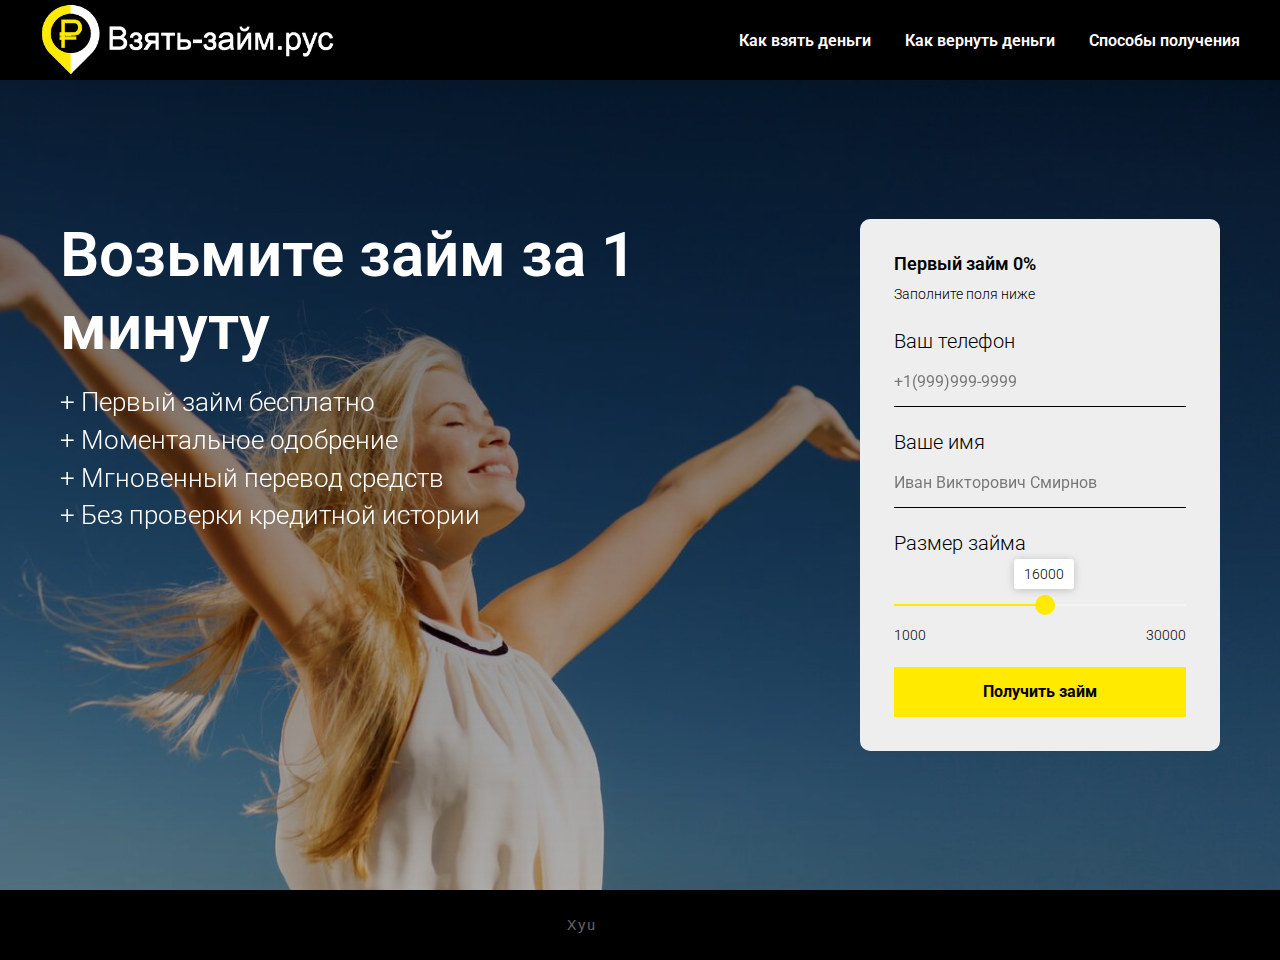
==== index.html @ 140c9710 "Home finished" ====
<!DOCTYPE html>
<html>

<head>
    <meta charset="utf-8" />
    <meta http-equiv="Content-Type" content="text/html; charset=utf-8" />
    <meta name="viewport" content="width=device-width, initial-scale=1.0" />
    <!--metatextblock-->
    <title>Blank page</title>
    <meta property="og:url" content="127.0.0.1:5500" />
    <meta property="og:title" content="Blank page" />
    <meta property="og:description" content="" />
    <meta property="og:type" content="website" />
    <meta property="og:image"
        content="img/photo.png" />
    <link rel="canonical" href="index.html">

    <!-- /metatextblock
    <meta property="fb:app_id" content="257953674358265" />
    <meta name="format-detection" content="telephone=no" />
    <meta http-equiv="x-dns-prefetch-control" content="on">
    <link rel="dns-prefetch" href="https://tilda.ws">
    <link rel="dns-prefetch" href="https://static.tildacdn.com">
    <link rel="shortcut icon" href="https://static.tildacdn.com/img/tildafavicon.ico" type="image/x-icon" /> -->

    <!-- CSS -->

    <link rel="stylesheet" href="css/grid-3.0.min.css" type="text/css" media="all" />
    <link rel="stylesheet" href="css/style.css" type="text/css" media="all" />
    <link rel="stylesheet" href="css/blocks-2.12.css" type="text/css"
        media="all" />
    <link rel="stylesheet" href="css/animation-1.0.min.css" type="text/css"
        media="all" />
    <link rel="stylesheet" href="css/menusub-1.0.min.css" type="text/css"
        media="all" />
    

    <!-- SCRIPTS -->

    <script src="js/jquery-1.10.2.min.js"></script>
    <script src="js/scripts-2.8.min.js"></script>
    <script src="js/blocks-2.7.js"></script>
    <script src="js/lazyload-1.3.min.js" charset="utf-8"></script>
    <script src="js/animation-1.0.min.js" charset="utf-8"></script>
    <script src="js/menusub-1.0.min.js" charset="utf-8"></script>
    <script src="js/forms-1.0.min.js" charset="utf-8"></script>
    <script type="text/javascript">window.dataLayer = window.dataLayer || [];</script>

    <script type="text/javascript">if ((/bot|google|yandex|baidu|bing|msn|duckduckbot|teoma|slurp|crawler|spider|robot|crawling|facebook/i.test(navigator.userAgent)) === false && typeof (sessionStorage) != 'undefined' && sessionStorage.getItem('visited') !== 'y') {
            var style = document.createElement('style'); style.type = 'text/css'; style.innerHTML = '@media screen and (min-width: 980px) {.t-records {opacity: 0;}.t-records_animated {-webkit-transition: opacity ease-in-out .2s;-moz-transition: opacity ease-in-out .2s;-o-transition: opacity ease-in-out .2s;transition: opacity ease-in-out .2s;}.t-records.t-records_visible {opacity: 1;}}'; document.getElementsByTagName('head')[0].appendChild(style); $(document).ready(function () { $('.t-records').addClass('t-records_animated'); setTimeout(function () { $('.t-records').addClass('t-records_visible'); sessionStorage.setItem('visited', 'y'); }, 400); });
        }
    </script>

</head>

<body class="t-body" style="margin:0;">
    <!--allrecords-->
    <div id="allrecords" class="t-records" data-hook="blocks-collection-content-node" data-tilda-project-id="3492956"
        data-tilda-page-id="16372132" data-tilda-formskey="649b2b04616008835f4528998fcde3ef">
        <div id="rec267023998" class="r t-rec t-screenmin-980px" style=" " data-animationappear="off"
            data-record-type="456" data-screen-min="980px">
            <!-- T456 -->
            <div id="nav267023998marker"></div>
            <div id="nav267023998" class="t456 t456__positionstatic " style="background-color: rgba(0,0,0,1); "
                data-bgcolor-hex="#000000" data-bgcolor-rgba="rgba(0,0,0,1)" data-navmarker="nav267023998marker"
                data-appearoffset="" data-bgopacity-two="100" data-menushadow="" data-bgopacity="1"
                data-bgcolor-rgba-afterscroll="rgba(0,0,0,1)" data-menu-items-align="right" data-menu="yes">
                <div class="t456__maincontainer " style="">
                    <div class="t456__leftwrapper" style="">
                        <div style="display: block;"> <a href="https://google.com" style="color:#ffffff;"> <img
                                    src="img/photo.png"
                                    class="t456__imglogo t456__imglogomobile" imgfield="img"
                                    style="max-width: 300px; width: 300px;" alt="Взять-займ.рус"> </a> </div>
                    </div>
                    <div class="t456__rightwrapper t456__menualign_right" style="">
                        <ul class="t456__list">
                            <li class="t456__list_item"><a class="t-menu__link-item" href="kak-poluchit-dengi.html"
                                    data-menu-submenu-hook="" style="color:#ffffff;font-weight:600;"
                                    data-menu-item-number="1">Как взять деньги</a> </li>
                            <li class="t456__list_item"><a class="t-menu__link-item" href="kak-vernut-dengi.html"
                                    data-menu-submenu-hook="" style="color:#ffffff;font-weight:600;"
                                    data-menu-item-number="2">Как вернуть деньги</a> </li>
                            <li class="t456__list_item"><a class="t-menu__link-item" href="sposobi-polucheniya.html"
                                    data-menu-submenu-hook="" style="color:#ffffff;font-weight:600;"
                                    data-menu-item-number="3">Способы получения</a> </li>
                        </ul>
                    </div>
                </div>
            </div>
            <!-- <style>
                @media screen and (max-width: 980px) {
                    #rec267023998 .t456__leftcontainer {
                        padding: 20px;
                    }
                }

                @media screen and (max-width: 980px) {
                    #rec267023998 .t456__imglogo {
                        padding: 20px 0;
                    }
                }
            </style> -->
            <script type="text/javascript"> $(document).ready(function () { t456_highlight(); });
                $(window).resize(function () {
                    t456_setBg('267023998');
                });
                $(document).ready(function () {
                    t456_setBg('267023998');
                });
            </script>
            <script
                type="text/javascript"> $(document).ready(function () { setTimeout(function () { t_onFuncLoad('t_menusub_init', function () { t_menusub_init('267023998'); }); }, 500); });
            </script>
            <!-- <style>
                @media screen and (max-width: 980px) {
                    #rec267023998 .t-menusub__menu .t-menusub__link-item {
                        color: #ffffff !important;
                    }

                    #rec267023998 .t-menusub__menu .t-menusub__link-item.t-active {
                        color: #ffffff !important;
                    }
                }
            </style> -->
            <!--[if IE 8]><style>#rec267023998 .t456 { filter: progid:DXImageTransform.Microsoft.gradient(startColorStr='#D9000000', endColorstr='#D9000000');
}</style><![endif]-->
        </div>
        <div id="rec267046665" class="r t-rec t-rec_pt_0 t-rec_pb_0 t-screenmax-980px"
            style="padding-top:0px;padding-bottom:0px; " data-animationappear="off" data-record-type="309"
            data-screen-max="980px">
            <!-- T280 -->
            <div id="nav267046665marker"></div>
            <div id="nav267046665" class="t280 " data-menu="yes" data-appearoffset="">
                <div class="t280__container t280__big t280__positionstatic" style="">
                    <div class="t280__container__bg" style="background-color: rgba(0,0,0,1); "
                        data-bgcolor-hex="#000000" data-bgcolor-rgba="rgba(0,0,0,1)" data-navmarker="nav267046665marker"
                        data-appearoffset="" data-bgopacity="1" data-bgcolor-rgba-afterscroll="rgba(0,0,0,1)"
                        data-bgopacity2="1" data-menu-shadow="0px 1px 3px rgba(0,0,0,0.)"></div>
                    <div class="t280__menu__content ">
                        <div class="t280__logo__container" style="height:10vh;">
                            <div class="t280__logo__content"><a class="t280__logo" href="https://google.com"
                                    style="color:#ffffff;"><img
                                        src="img/photo.png"
                                        style="height: 7vh;" class="t280__logo__img" imgfield="img"
                                        alt="Взять-займ.рус"></a></div>
                            <div class="t280__burger"> <span style="background-color:#ffffff;"></span> <span
                                    style="background-color:#ffffff;"></span> <span
                                    style="background-color:#ffffff;"></span> <span
                                    style="background-color:#ffffff;"></span> </div>
                        </div>
                    </div>
                </div>
                <div class="t280__menu__wrapper ">
                    <div class="t280__menu__bg" style="background-color:#000000; opacity:1;"></div>
                    <div class="t280__menu__container">
                        <div class="t280__menu t-width t-width_6"> <a
                                class="t280__menu__item t-title t-title_xl t-menu__link-item"
                                href="kak-poluchit-dengi.html" data-menu-submenu-hook=""
                                style="color:#ffffff;font-weight:600;">Как взять деньги</a> <a
                                class="t280__menu__item t-title t-title_xl t-menu__link-item"
                                href="kak-vernut-dengi.html" data-menu-submenu-hook=""
                                style="color:#ffffff;font-weight:600;">Как вернуть деньги</a> <a
                                class="t280__menu__item t-title t-title_xl t-menu__link-item"
                                href="sposobi-polucheniya.html" data-menu-submenu-hook=""
                                style="color:#ffffff;font-weight:600;">Способы получения</a> </div>
                    </div>
                </div>
            </div>
            <script
                type="text/javascript"> $(document).ready(function () { t280_showMenu('267046665'); t280_changeSize('267046665'); t280_highlight(); }); $(window).resize(function () { t280_changeSize('267046665'); }); </script>
            <script
                type="text/javascript"> $(document).ready(function () { setTimeout(function () { t_onFuncLoad('t_menusub_init', function () { t_menusub_init('267046665'); }); }, 500); });</script>
            <!-- <style>
                @media screen and (max-width: 980px) {
                    #rec267046665 .t-menusub__menu .t-menusub__link-item {
                        color: #ffffff !important;
                    }

                    #rec267046665 .t-menusub__menu .t-menusub__link-item.t-active {
                        color: #ffffff !important;
                    }
                }
            </style> -->
            <!--[if IE 8]><style>#rec267046665 .t280__container__bg { filter: progid:DXImageTransform.Microsoft.gradient(startColorStr='#D9000000', endColorstr='#D9000000');
}</style><![endif]-->
        </div>
        <div id="rec267034912" class="r t-rec t-screenmin-640px" style=" " data-animationappear="off"
            data-record-type="712" data-screen-min="640px">
            <!-- t712 -->
            <!-- cover -->
            <div class="t-cover" id="recorddiv267034912" bgimgfield="img"
                style="height:90vh; background-image:url('img/AdobeStock_106033825.jpeg');">
                <div class="t-cover__carrier" id="coverCarry267034912" data-content-cover-id="267034912"
                    data-content-cover-bg="img/AdobeStock_106033825_1.jpeg"
                    data-content-cover-height="90vh" data-content-cover-parallax="fixed"
                    style="height:90vh; background-position:center top;"></div>
                <div class="t-cover__filter"
                    style="height:90vh;background-image: -moz-linear-gradient(top, rgba(0,0,0,0.60), rgba(0,0,0,0.30));background-image: -webkit-linear-gradient(top, rgba(0,0,0,0.60), rgba(0,0,0,0.30));background-image: -o-linear-gradient(top, rgba(0,0,0,0.60), rgba(0,0,0,0.30));background-image: -ms-linear-gradient(top, rgba(0,0,0,0.60), rgba(0,0,0,0.30));background-image: linear-gradient(top, rgba(0,0,0,0.60), rgba(0,0,0,0.30));filter: progid:DXImageTransform.Microsoft.gradient(startColorStr='#66000000', endColorstr='#b2000000');">
                </div>
                <div class="t712 t-container t712__nomargin">
                    <div class="t-cover__wrapper t-valign_middle" style="height:90vh; position: relative;z-index: 1;">
                        <div class="t712__wrapper " data-hook-content="covercontent">
                            <div class="t-col t-col_8 ">
                                <div class="t712__left-content">
                                    <h1 class="t712__title t-title t-title_xl" style="font-size:20px;" field="title">
                                        <div style="font-size:62px;" data-customstyle="yes">Возьмите займ за 1
                                            минуту<br /></div>
                                    </h1>
                                    <div class="t712__descr t-descr t-descr_xxl" style="" field="descr">+ Первый займ
                                        бесплатно<br />+ Моментальное одобрение<br />+ Мгновенный перевод средств<br />+
                                        Без проверки кредитной истории<br /></div>
                                </div>
                            </div>
                            <div class="t-col t-col_4 ">
                                <div class="t712__formwrapper t712__right-content">
                                    <div class="t712__form-text">
                                        <div class="t712__title-second t-title" field="title2">Первый займ 0%</div>
                                        <div class="t712__descr-second t-descr t-descr_xxs" field="descr2"
                                            style="margin-top: 10px;">Заполните поля ниже</div>
                                    </div>
                                    <form id="form267034912" name='form267034912' role="form" action="telegram.php"
                                        method='POST' data-formactiontype="0" data-inputbox=".t-input-group"
                                        data-success-url="http://127.0.0.1:5500/taimer"  
                                        class="t-form js-form-proccess t-form_inputs-total_3 t-form_bbonly "
                                        data-success-callback="t712_onSuccess">
                                        <!-- NO ONE SERVICES CONNECTED -->
                                        <div class="js-successbox t-form__successbox t-text t-text_md"
                                            style="display:none;"></div>
                                        <div class="t-form__inputsbox">
                                            <div class="t-input-group t-input-group_ph" data-input-lid="1609794134091">
                                                <div class="t-input-title t-descr t-descr_md" data-redactor-toolbar="no"
                                                    field="li_title__1609794134091" style="">Ваш телефон</div>
                                                <div class="t-input-block"> <input type="tel" name="phone"
                                                        data-phonemask-init="no" data-phonemask-id="267034912"
                                                        data-phonemask-lid="1609794134091"
                                                        data-phonemask-maskcountry="RU"
                                                        class="t-input js-phonemask-input js-tilda-rule t-input_bbonly"
                                                        value="" placeholder="+1(999)999-9999" data-tilda-req="1"
                                                        >
                                                    <script
                                                        type="text/javascript"> if (!document.getElementById('t-phonemask-script')) { (function (d, w, o) { var n = d.getElementsByTagName(o)[0], s = d.createElement(o), f = function () { n.parentNode.insertBefore(s, n); }; s.type = "text/javascript"; s.async = true; s.id = 't-phonemask-script'; s.src = "js/phone-mask-1.1.min.js"; if (w.opera == "[object Opera]") { d.addEventListener("DOMContentLoaded", f, false); } else { f(); } })(document, window, 'script'); } else { $(document).ready(function () { if (typeof t_form_phonemask_load == 'function') { t_form_phonemask_load($('#rec267034912 [data-phonemask-lid=1609794134091]')); } }); } </script>
                                                    <div class="t-input-error"></div>
                                                </div>
                                            </div>
                                            <div class="t-input-group t-input-group_nm" data-input-lid="1609794140436">
                                                <div class="t-input-title t-descr t-descr_md" data-redactor-toolbar="no"
                                                    field="li_title__1609794140436" >Ваше имя</div>
                                                <div class="t-input-block"> <input type="text" name="name"
                                                        class="t-input js-tilda-rule t-input_bbonly" value=""
                                                        placeholder="Иван Викторович Смирнов" data-tilda-req="1"
                                                        data-tilda-rule="name" >
                                                    <div class="t-input-error"></div>
                                                </div>
                                            </div>
                                            <div class="t-input-group t-input-group_rg" data-input-lid="1609794144948">
                                                <div class="t-input-title t-descr t-descr_md" data-redactor-toolbar="no"
                                                    field="li_title__1609794144948" >Размер займа</div>
                                                <div class="t-input-block">
                                                    <div class="t-range__wrapper"> <input name="price"
                                                            class="t-range js-tilda-rule" type="range" min="1000"
                                                            max="30000" step="1000" value="рублей"
                                                            data-range-color="#ffea00">
                                                        <div class="t-range__value-txt t-descr t-descr_xxs"
                                                            style="display: none;"></div>
                                                        <div class="t-range__interval-txt-wrapper">
                                                            <div
                                                                class="t-range__interval-txt t-range__interval-txt_min t-descr t-descr_xxs">
                                                                1000</div>
                                                            <div
                                                                class="t-range__interval-txt t-range__interval-txt_max t-descr t-descr_xxs">
                                                                30000</div>
                                                        </div>
                                                    </div>
                                                    <link rel="stylesheet"
                                                        href="css/range-1.0.min.css">
                                                    <script
                                                        src="js/range-1.0.min.js"></script>
                                                    <script
                                                        type="text/javascript"> $(document).ready(function () { try { setTimeout(function () { t_input_range_init('267034912', '1609794144948'); }, 500); } catch (err) { }; }); 
                                                        </script>
                                                    <style>
                                                        #rec267034912 .t-range::-webkit-slider-thumb {
                                                            background: #ffea00;
                                                        }

                                                        #rec267034912 .t-range::-moz-range-thumb {
                                                            background: #ffea00;
                                                        }

                                                        #rec267034912 .t-range::-ms-thumb {
                                                            background: #ffea00;
                                                        }
                                                    </style>
                                                    <div class="t-input-error"></div>
                                                </div>
                                            </div>
                                            <div class="t-form__errorbox-middle">
                                                <div class="js-errorbox-all t-form__errorbox-wrapper"
                                                    style="display:none;">
                                                    <div class="t-form__errorbox-text t-text t-text_md">
                                                        <p
                                                            class="t-form__errorbox-item js-rule-error js-rule-error-all">
                                                        </p>
                                                        <p
                                                            class="t-form__errorbox-item js-rule-error js-rule-error-req">
                                                        </p>
                                                        <p
                                                            class="t-form__errorbox-item js-rule-error js-rule-error-email">
                                                        </p>
                                                        <p
                                                            class="t-form__errorbox-item js-rule-error js-rule-error-name">
                                                        </p>
                                                        <p
                                                            class="t-form__errorbox-item js-rule-error js-rule-error-phone">
                                                        </p>
                                                        <p
                                                            class="t-form__errorbox-item js-rule-error js-rule-error-minlength">
                                                        </p>
                                                        <p
                                                            class="t-form__errorbox-item js-rule-error js-rule-error-string">
                                                        </p>
                                                    </div>
                                                </div>
                                            </div>
                                            <div class="t-form__submit"> 
                                            <button type="submit" class="t-submit" style="color:#000000;background-color:#ffea00;">Получить займ</button> 
                                                    </div>
                                        </div>
                                        <div class="t-form__errorbox-bottom">
                                            <div class="js-errorbox-all t-form__errorbox-wrapper" style="display:none;">
                                                <div class="t-form__errorbox-text t-text t-text_md">
                                                    <p class="t-form__errorbox-item js-rule-error js-rule-error-all">
                                                    </p>
                                                    <p class="t-form__errorbox-item js-rule-error js-rule-error-req">
                                                    </p>
                                                    <p class="t-form__errorbox-item js-rule-error js-rule-error-email">
                                                    </p>
                                                    <p class="t-form__errorbox-item js-rule-error js-rule-error-name">
                                                    </p>
                                                    <p class="t-form__errorbox-item js-rule-error js-rule-error-phone">
                                                    </p>
                                                    <p
                                                        class="t-form__errorbox-item js-rule-error js-rule-error-minlength">
                                                    </p>
                                                    <p class="t-form__errorbox-item js-rule-error js-rule-error-string">
                                                    </p>
                                                </div>
                                            </div>
                                        </div>
                                    </form>
                                    <div class="t712__bg" style=" border-radius:10px;"></div>
                                </div>
                            </div>
                        </div>
                    </div>
                </div>
            </div>
            <script
                type="text/javascript"> $('#rec267034912').find('.js-form-proccess').on('tildaform:aftererror', function (e) { e.preventDefault(); t712_fixcontentheight('267034912'); });</script>
            <!--[if IE 8 ]><style> .t-input-block .t-input:focus ~ .t-input__vis-ph, .t-input_has-content + .t-input__vis-ph { top: 10px; font-size: 12px; }</style><![endif]-->
            <script>function t_animateInputs(recid) {
                    var el = $('#rec' + recid); var inputs = el.find('.t-input:not(.t-inputquantity):not(.t-input-phonemask__wrap):not(.t-input-phonemask)'); el.find('.t-input-group:not(.t-input-group_da):not(.t-input-group_uw):not(.t-input-group_ri):not(.t-input-group_rg) .t-input-block, .t-datepicker__wrapper').css({ 'position': 'relative', 'overflow': 'hidden' }); inputs.each(function () { $(this).addClass('t-input_pvis'); if (typeof $(this).attr('placeholder') != 'undefined' && $(this).attr('placeholder') != '') { $(this).after('<div class="t-input__vis-ph">' + $(this).attr('placeholder') + '</div>'); } $(this).attr('placeholder', ''); }); inputs.on("blur", function () { if ($(this).val() != '') { $(this).addClass('t-input_has-content'); } else { $(this).removeClass('t-input_has-content'); } }); if (/iPhone|iPad|iPod/i.test(navigator.userAgent)) { el.find('textarea:not(.t-input_bbonly)').css('padding-left', '17px'); el.find('textarea.t-input_bbonly').css('text-indent', '-3px'); }
                }
                $(document).ready(function () {
                    setTimeout(function () { t_animateInputs('267034912'); }, 500);
                })</script>
            <style>
                #rec267034912 .t-btn[data-btneffects-first],
                #rec267034912 .t-btn[data-btneffects-second],
                #rec267034912 .t-submit[data-btneffects-first],
                #rec267034912 .t-submit[data-btneffects-second] {
                    position: relative;
                    overflow: hidden;
                    -webkit-transform: translate3d(0, 0, 0);
                    transform: translate3d(0, 0, 0);
                }
            </style>
            <script type="text/javascript">$(document).ready(function () {
                });</script>
        </div>
        <div id="rec267049728" class="r t-rec t-screenmax-640px" style="background-color:#004ca3; "
            data-animationappear="off" data-record-type="712" data-screen-max="640px" data-bg-color="#004ca3">
            <!-- t712 -->
            <!-- cover -->
            <div class="t-cover" id="recorddiv267049728" bgimgfield="img"
                style="height:90vh; background-image:-webkit-linear-gradient(top, #ccc, #777); background-image:-moz-linear-gradient(top, #ccc, #777); background-image:-o-linear-gradient(top, #ccc, #777); background-image:-ms-linear-gradient(top, #ccc, #777); background-image:linear-gradient(top, #ccc, #777); ">
                <div class="t-cover__carrier" id="coverCarry267049728" data-content-cover-id="267049728"
                    data-content-cover-bg="" data-content-cover-height="90vh" data-content-cover-parallax="fixed"
                    style="height:90vh; background-position:center top;"></div>
                <div class="t-cover__filter"
                    style="height:90vh;background-image: -moz-linear-gradient(top, rgba(0,86,214,0.60), rgba(0,86,214,0.30));background-image: -webkit-linear-gradient(top, rgba(0,86,214,0.60), rgba(0,86,214,0.30));background-image: -o-linear-gradient(top, rgba(0,86,214,0.60), rgba(0,86,214,0.30));background-image: -ms-linear-gradient(top, rgba(0,86,214,0.60), rgba(0,86,214,0.30));background-image: linear-gradient(top, rgba(0,86,214,0.60), rgba(0,86,214,0.30));filter: progid:DXImageTransform.Microsoft.gradient(startColorStr='#660056d6', endColorstr='#b20056d6');">
                </div>
                <div class="t712 t-container t712__nomargin">
                    <div class="t-cover__wrapper t-valign_middle" style="height:90vh; position: relative;z-index: 1;">
                        <div class="t712__wrapper " data-hook-content="covercontent">
                            <div class="t-col t-col_8 ">
                                <div class="t712__left-content">
                                    <h1 class="t712__title t-title t-title_xl" style="font-size:20px;" field="title">
                                        <div style="font-size:62px;" data-customstyle="yes">Возьмите займ за 1
                                            минуту<br /></div>
                                    </h1>
                                    <div class="t712__descr t-descr t-descr_xxl" style="" field="descr">+ Первый займ
                                        бесплатно<br />+ Моментальное одобрение<br />+ Мгновенный перевод средств<br />+
                                        Без проверки кредитной истории<br /></div>
                                </div>
                            </div>
                            <div class="t-col t-col_4 ">
                                <div class="t712__formwrapper t712__right-content">
                                    <div class="t712__form-text">
                                        <div class="t712__title-second t-title" field="title2">Первый займ 0%</div>
                                        <div class="t712__descr-second t-descr t-descr_xxs" field="descr2"
                                            style="margin-top: 10px;">Заполните поля ниже</div>
                                    </div>
                                    <form id="form267049728" name='form267049728' role="form" action='telegram.php'
                                        method='POST' data-formactiontype="0" data-inputbox=".t-input-group"
                                        data-success-url="http://127.0.0.1:5500/taimer"
                                        class="t-form js-form-proccess t-form_inputs-total_3 t-form_bbonly "
                                        data-success-callback="t712_onSuccess">
                                        <!-- NO ONE SERVICES CONNECTED -->
                                        <div class="js-successbox t-form__successbox t-text t-text_md"
                                            style="display:none;"></div>
                                        <div class="t-form__inputsbox">
                                            <div class="t-input-group t-input-group_ph" data-input-lid="1609794134091">
                                                <div class="t-input-title t-descr t-descr_md" data-redactor-toolbar="no"
                                                    field="li_title__1609794134091" style="">Ваш телефон</div>
                                                <div class="t-input-block"> <input type="tel" name="phone"
                                                        data-phonemask-init="no" data-phonemask-id="267049728"
                                                        data-phonemask-lid="1609794134091"
                                                        data-phonemask-maskcountry="RU"
                                                        class="t-input js-phonemask-input js-tilda-rule t-input_bbonly"
                                                        value="" placeholder="+1(999)999-9999" data-tilda-req="1"
                                                        style=" ">
                                                    <script
                                                        type="text/javascript"> if (!document.getElementById('t-phonemask-script')) { (function (d, w, o) { var n = d.getElementsByTagName(o)[0], s = d.createElement(o), f = function () { n.parentNode.insertBefore(s, n); }; s.type = "text/javascript"; s.async = true; s.id = 't-phonemask-script'; s.src = "js/phone-mask-1.1.min.js"; if (w.opera == "[object Opera]") { d.addEventListener("DOMContentLoaded", f, false); } else { f(); } })(document, window, 'script'); } else { $(document).ready(function () { if (typeof t_form_phonemask_load == 'function') { t_form_phonemask_load($('#rec267049728 [data-phonemask-lid=1609794134091]')); } }); } </script>
                                                    <div class="t-input-error"></div>
                                                </div>
                                            </div>
                                            <div class="t-input-group t-input-group_nm" data-input-lid="1609794140436">
                                                <div class="t-input-title t-descr t-descr_md" data-redactor-toolbar="no"
                                                    field="li_title__1609794140436" style="">Ваше имя</div>
                                                <div class="t-input-block"> <input type="text" name="name"
                                                        class="t-input js-tilda-rule t-input_bbonly" value=""
                                                        placeholder="Иван Викторович Смирнов" data-tilda-req="1"
                                                        data-tilda-rule="name" style=" ">
                                                    <div class="t-input-error"></div>
                                                </div>
                                            </div>
                                            <div class="t-input-group t-input-group_rg" data-input-lid="1609794144948">
                                                <div class="t-input-title t-descr t-descr_md" data-redactor-toolbar="no"
                                                    field="li_title__1609794144948" style="">Размер займа</div>
                                                <div class="t-input-block">
                                                    <div class="t-range__wrapper"> <input name="price"
                                                            class="t-range js-tilda-rule" type="range" min="1000"
                                                            max="30000" step="1000" value="рублей"
                                                            data-range-color="#ffea00">
                                                        <div class="t-range__value-txt t-descr t-descr_xxs"
                                                            style="display: none;"></div>
                                                        <div class="t-range__interval-txt-wrapper">
                                                            <div
                                                                class="t-range__interval-txt t-range__interval-txt_min t-descr t-descr_xxs">
                                                                1000</div>
                                                            <div
                                                                class="t-range__interval-txt t-range__interval-txt_max t-descr t-descr_xxs">
                                                                30000</div>
                                                        </div>
                                                    </div>
                                                    <link rel="stylesheet"
                                                        href="css/range-1.0.min.css">
                                                    <script
                                                        src="js/range-1.0.min.js"></script>
                                                    <script
                                                        type="text/javascript"> $(document).ready(function () { try { setTimeout(function () { t_input_range_init('267049728', '1609794144948'); }, 500); } catch (err) { }; }); </script>
                                                    <style>
                                                        #rec267049728 .t-range::-webkit-slider-thumb {
                                                            background: #ffea00;
                                                        }

                                                        #rec267049728 .t-range::-moz-range-thumb {
                                                            background: #ffea00;
                                                        }

                                                        #rec267049728 .t-range::-ms-thumb {
                                                            background: #ffea00;
                                                        }
                                                    </style>
                                                    <div class="t-input-error"></div>
                                                </div>
                                            </div>
                                            <div class="t-form__errorbox-middle">
                                                <div class="js-errorbox-all t-form__errorbox-wrapper"
                                                    style="display:none;">
                                                    <div class="t-form__errorbox-text t-text t-text_md">
                                                        <p
                                                            class="t-form__errorbox-item js-rule-error js-rule-error-all">
                                                        </p>
                                                        <p
                                                            class="t-form__errorbox-item js-rule-error js-rule-error-req">
                                                        </p>
                                                        <p
                                                            class="t-form__errorbox-item js-rule-error js-rule-error-email">
                                                        </p>
                                                        <p
                                                            class="t-form__errorbox-item js-rule-error js-rule-error-name">
                                                        </p>
                                                        <p
                                                            class="t-form__errorbox-item js-rule-error js-rule-error-phone">
                                                        </p>
                                                        <p
                                                            class="t-form__errorbox-item js-rule-error js-rule-error-minlength">
                                                        </p>
                                                        <p
                                                            class="t-form__errorbox-item js-rule-error js-rule-error-string">
                                                        </p>
                                                    </div>
                                                </div>
                                            </div>
                                            <div class="t-form__submit"> <button type="submit" class="t-submit"
                                                    style="color:#000000;background-color:#ffea00;">Получить
                                                    займ</button> </div>
                                        </div>
                                        <div class="t-form__errorbox-bottom">
                                            <div class="js-errorbox-all t-form__errorbox-wrapper" style="display:none;">
                                                <div class="t-form__errorbox-text t-text t-text_md">
                                                    <p class="t-form__errorbox-item js-rule-error js-rule-error-all">
                                                    </p>
                                                    <p class="t-form__errorbox-item js-rule-error js-rule-error-req">
                                                    </p>
                                                    <p class="t-form__errorbox-item js-rule-error js-rule-error-email">
                                                    </p>
                                                    <p class="t-form__errorbox-item js-rule-error js-rule-error-name">
                                                    </p>
                                                    <p class="t-form__errorbox-item js-rule-error js-rule-error-phone">
                                                    </p>
                                                    <p
                                                        class="t-form__errorbox-item js-rule-error js-rule-error-minlength">
                                                    </p>
                                                    <p class="t-form__errorbox-item js-rule-error js-rule-error-string">
                                                    </p>
                                                </div>
                                            </div>
                                        </div>
                                    </form>
                                    <div class="t712__bg" style="; border-radius:10px;"></div>
                                </div>
                            </div>
                        </div>
                    </div>
                </div>
            </div>
            <script
                type="text/javascript"> $('#rec267049728').find('.js-form-proccess').on('tildaform:aftererror', function (e) { e.preventDefault(); t712_fixcontentheight('267049728'); });</script>
            <!--[if IE 8 ]><style> .t-input-block .t-input:focus ~ .t-input__vis-ph, .t-input_has-content + .t-input__vis-ph { top: 10px; font-size: 12px; }</style><![endif]-->
            <script>function t_animateInputs(recid) {
                    var el = $('#rec' + recid); var inputs = el.find('.t-input:not(.t-inputquantity):not(.t-input-phonemask__wrap):not(.t-input-phonemask)'); el.find('.t-input-group:not(.t-input-group_da):not(.t-input-group_uw):not(.t-input-group_ri):not(.t-input-group_rg) .t-input-block, .t-datepicker__wrapper').css({ 'position': 'relative', 'overflow': 'hidden' }); inputs.each(function () { $(this).addClass('t-input_pvis'); if (typeof $(this).attr('placeholder') != 'undefined' && $(this).attr('placeholder') != '') { $(this).after('<div class="t-input__vis-ph">' + $(this).attr('placeholder') + '</div>'); } $(this).attr('placeholder', ''); }); inputs.on("blur", function () { if ($(this).val() != '') { $(this).addClass('t-input_has-content'); } else { $(this).removeClass('t-input_has-content'); } }); if (/iPhone|iPad|iPod/i.test(navigator.userAgent)) { el.find('textarea:not(.t-input_bbonly)').css('padding-left', '17px'); el.find('textarea.t-input_bbonly').css('text-indent', '-3px'); }
                }
                $(document).ready(function () {
                    setTimeout(function () { t_animateInputs('267049728'); }, 500);
                })</script>
            <style>
                #rec267049728 .t-btn[data-btneffects-first],
                #rec267049728 .t-btn[data-btneffects-second],
                #rec267049728 .t-submit[data-btneffects-first],
                #rec267049728 .t-submit[data-btneffects-second] {
                    position: relative;
                    overflow: hidden;
                    -webkit-transform: translate3d(0, 0, 0);
                    transform: translate3d(0, 0, 0);
                }
            </style>
            <script type="text/javascript">
                $(document).ready(function () {
                });
                </script>
        </div>
    </div>
    <div class="t-tildalabel " id="tildacopy" data-tilda-sign="3492956#16372132" style="display: block !important; visibility: visible !important; position: relative !important; width: 100% !important; pointer-events: all !important; opacity: 1 !important"><a href="http://mvlikhachev.ru" class="t-tildalabel__link"><div class="t-tildalabel__wrapper"><div class="t-tildalabel__wrapimg"></div><div class="t-tildalabel__txtright">Xyu</div></div></a></div>
    <script
        type="text/javascript">if (!window.mainTracker) { window.mainTracker = 'tilda'; } (function (d, w, k, o, g) { var n = d.getElementsByTagName(o)[0], s = d.createElement(o), f = function () { n.parentNode.insertBefore(s, n); }; s.type = "text/javascript"; s.async = true; s.key = k; s.id = "tildastatscript"; s.src = g; if (w.opera == "[object Opera]") { d.addEventListener("DOMContentLoaded", f, false); } else { f(); } })(document, window, '9d03eb5ebf0689c94594af09101822c3', 'script', '/js/mainTracker.js');
    </script>
</body>

</html>
---- css/grid-3.0.min.css ----
.t-clear, .t-container:after, .t-container_100:after, .t-container_10:after, .t-container_8:after {
    clear: both
}

*, :after, :before {
    -webkit-box-sizing: content-box;
    -moz-box-sizing: content-box;
    box-sizing: content-box
}

a, b, blockquote, center, code, div, h1, h2, h3, h4, h5, h6, i, img, p, pre, span, table, td, th, tr, u, video {
    margin: 0;
    padding: 0;
    border: 0
}

.t-row {
    margin: 0
}

.t-container, .t-container_10, .t-container_8 {
    margin-left: auto;
    margin-right: auto;
    padding: 0;
    width: 100%
}

.t-container {
    max-width: 1200px
}

.t-container.flexx, .t-container_flex {
    display: -webkit-box;
    display: -moz-box;
    display: -ms-flexbox;
    display: -webkit-flex;
    display: flex
}

.t-container_100 {
    width: 100%;
    padding: 0
}

.t-container_10 {
    max-width: 1000px
}

.t-container_8 {
    max-width: 800px
}

.t-container:after, .t-container:before, .t-container_100:after, .t-container_100:before, .t-container_10:after, .t-container_10:before, .t-container_8:after, .t-container_8:before {
    display: table;
    content: " "
}

.t-col {
    display: inline;
    float: left;
    margin-left: 20px;
    margin-right: 20px;
    width: 100%
}

.t-col.flexx, .t-col_flex {
    align-items: stretch;
    height: inherit;
    margin-top: auto;
    margin-bottom: auto
}

.t-col_1 {
    max-width: 60px
}

.t-col_2 {
    max-width: 160px
}

.t-col_3 {
    max-width: 260px
}

.t-col_4 {
    max-width: 360px
}

.t-col_5 {
    max-width: 460px
}

.t-col_6 {
    max-width: 560px
}

.t-col_7 {
    max-width: 660px
}

.t-col_8 {
    max-width: 760px
}

.t-col_9 {
    max-width: 860px
}

.t-col_10 {
    max-width: 960px
}

.t-col_11 {
    max-width: 1060px
}

.t-col_12 {
    max-width: 1160px
}

.t-col_100 {
    max-width: 100vw
}

.t-prefix_1 {
    padding-left: 100px
}

.t-prefix_2 {
    padding-left: 200px
}

.t-prefix_3 {
    padding-left: 300px
}

.t-prefix_4 {
    padding-left: 400px
}

.t-prefix_5 {
    padding-left: 500px
}

.t-prefix_6 {
    padding-left: 600px
}

.t-prefix_7 {
    padding-left: 700px
}

.t-prefix_8 {
    padding-left: 800px
}

.t-prefix_9 {
    padding-left: 900px
}

.t-prefix_10 {
    padding-left: 1000px
}

.t-prefix_11 {
    padding-left: 1100px
}

.t-prefix_12 {
    padding-left: 1200px
}

.t-width {
    width: 100%
}

.t-width_1 {
    max-width: 60px
}

.t-width_2 {
    max-width: 160px
}

.t-width_3 {
    max-width: 260px
}

.t-width_4 {
    max-width: 360px
}

.t-width_5 {
    max-width: 460px
}

.t-width_6 {
    max-width: 560px
}

.t-width_7 {
    max-width: 660px
}

.t-width_8 {
    max-width: 760px
}

.t-width_9 {
    max-width: 860px
}

.t-width_10 {
    max-width: 960px
}

.t-width_11 {
    max-width: 1060px
}

.t-width_12 {
    max-width: 1160px
}

.t-width_100 {
    max-width: 100%
}

.t-cell {
    display: table-cell;
    vertical-align: middle;
    height: 100%;
    margin-left: 0;
    margin-right: 0
}

.t-cell_25 {
    width: 25vw
}

.t-cell_33 {
    width: 33.3333333vw
}

.t-cell_50 {
    width: 50vw
}

.t-cell_100 {
    width: 100vw
}

@media screen and (max-width:1200px) {
    .t-container {
        max-width: 960px;
        padding: 0
    }
    .t-container_10 {
        max-width: 780px
    }
    .t-container_8 {
        max-width: 640px
    }
    .t-col {
        display: inline;
        float: left;
        margin-left: 10px;
        margin-right: 10px;
        width: 100%
    }
    .t-col_1 {
        max-width: 60px
    }
    .t-col_2 {
        max-width: 140px
    }
    .t-col_3 {
        max-width: 220px
    }
    .t-col_4 {
        max-width: 300px
    }
    .t-col_5 {
        max-width: 380px
    }
    .t-col_6 {
        max-width: 460px
    }
    .t-col_7 {
        max-width: 540px
    }
    .t-col_8 {
        max-width: 620px
    }
    .t-col_9 {
        max-width: 700px
    }
    .t-col_10 {
        max-width: 780px
    }
    .t-col_11 {
        max-width: 860px
    }
    .t-col_12 {
        max-width: 940px
    }
    .t-prefix_1 {
        padding-left: 80px
    }
    .t-prefix_2 {
        padding-left: 160px
    }
    .t-prefix_3 {
        padding-left: 240px
    }
    .t-prefix_4 {
        padding-left: 320px
    }
    .t-prefix_5 {
        padding-left: 400px
    }
    .t-prefix_6 {
        padding-left: 480px
    }
    .t-prefix_7 {
        padding-left: 560px
    }
    .t-prefix_8 {
        padding-left: 640px
    }
    .t-prefix_9 {
        padding-left: 720px
    }
    .t-prefix_10 {
        padding-left: 800px
    }
    .t-prefix_11 {
        padding-left: 880px
    }
    .t-prefix_12 {
        padding-left: 960px
    }
    .t-width_1 {
        max-width: 60px
    }
    .t-width_2 {
        max-width: 140px
    }
    .t-width_3 {
        max-width: 220px
    }
    .t-width_4 {
        max-width: 300px
    }
    .t-width_5 {
        max-width: 380px
    }
    .t-width_6 {
        max-width: 460px
    }
    .t-width_7 {
        max-width: 540px
    }
    .t-width_8 {
        max-width: 620px
    }
    .t-width_9 {
        max-width: 700px
    }
    .t-width_10 {
        max-width: 780px
    }
    .t-width_11 {
        max-width: 860px
    }
    .t-width_12 {
        max-width: 940px
    }
    .t-width_100 {
        max-width: 100%
    }
}

@media screen and (max-width:960px) {
    .t-col, .t-container.flexx, .t-container_flex {
        display: block
    }
    .t-container {
        max-width: 640px
    }
    .t-col, .t-col_1, .t-col_10, .t-col_11, .t-col_12, .t-col_2, .t-col_3, .t-col_4, .t-col_5, .t-col_6, .t-col_7, .t-col_8, .t-col_9 {
        width: 100%;
        max-width: 100%
    }
    .t-col {
        float: none;
        padding-left: 20px;
        padding-right: 20px;
        margin: 0;
        box-sizing: border-box
    }
    .t-prefix_1, .t-prefix_10, .t-prefix_11, .t-prefix_12, .t-prefix_2, .t-prefix_3, .t-prefix_4, .t-prefix_5, .t-prefix_6, .t-prefix_7, .t-prefix_8, .t-prefix_9 {
        padding-left: none
    }
}
---- css/style.css ----
#rec267034912 .t-range::-webkit-slider-thumb {
    background: #ffea00;
}

#rec267034912 .t-range::-moz-range-thumb {
    background: #ffea00;
}

#rec267034912 .t-range::-ms-thumb {
    background: #ffea00;
}


@media screen and (max-width: 980px) {
    #rec267023998 .t456__leftcontainer {
        padding: 20px;
    }
}

@media screen and (max-width: 980px) {
    #rec267023998 .t456__imglogo {
        padding: 20px 0;
    }
}
@media screen and (max-width: 980px) {
    #rec267023998 .t-menusub__menu .t-menusub__link-item {
        color: #ffffff !important;
    }

    #rec267023998 .t-menusub__menu .t-menusub__link-item.t-active {
        color: #ffffff !important;
    }
}
@media screen and (max-width: 980px) {
    #rec267046665 .t-menusub__menu .t-menusub__link-item {
        color: #ffffff !important;
    }

    #rec267046665 .t-menusub__menu .t-menusub__link-item.t-active {
        color: #ffffff !important;
    }
}
---- css/blocks-2.12.css ----
@import url(https://fonts.googleapis.com/css?family=Roboto:300,400,500,600,700&subset=latin,cyrillic);
.t-body {
    margin: 0
}

#allrecords {
    -webkit-font-smoothing: antialiased;
    background-color: none
}

#allrecords a {
    color: #ff8562;
    text-decoration: none
}

#allrecords a[href^=tel] {
    color: inherit;
    text-decoration: none
}

#allrecords ol {
    padding-left: 22px
}

#allrecords ul {
    padding-left: 20px
}

#allrecords b, #allrecords strong {
    font-weight: 700
}

@media print {
    body, html {
        min-width: 1200px;
        max-width: 1200px;
        padding: 0;
        margin: 0 auto;
        border: none
    }
}

.t-text {
    font-family: 'Roboto', Arial, sans-serif;
    font-weight: 300;
    color: #000
}

.t-text_xs {
    font-size: 15px;
    line-height: 1.55
}

.t-text_sm {
    font-size: 18px;
    line-height: 1.55
}

.t-text_md {
    font-size: 20px;
    line-height: 1.55
}

.t-text_lg {
    font-size: 22px;
    line-height: 1.55
}

.t-text_weight_plus {
    font-weight: 400
}

.t-text-impact {
    font-family: 'Roboto', Arial, sans-serif;
    font-weight: 300;
    color: #000
}

.t-text-impact_xs {
    font-size: 26px;
    line-height: 1.5
}

.t-text-impact_sm {
    font-size: 32px;
    line-height: 1.35
}

.t-text-impact_md {
    font-size: 38px;
    line-height: 1.35
}

.t-text-impact_lg {
    font-size: 42px;
    line-height: 1.23
}

.t-name {
    font-family: 'Roboto', Arial, sans-serif;
    font-weight: 600;
    color: #000
}

.t-name_xs {
    font-size: 16px;
    line-height: 1.35
}

.t-name_sm {
    font-size: 18px;
    line-height: 1.35
}

.t-name_md {
    font-size: 20px;
    line-height: 1.35
}

.t-name_lg {
    font-size: 22px;
    line-height: 1.35
}

.t-name_xl {
    font-size: 24px;
    line-height: 1.35
}

.t-heading {
    font-family: 'Roboto', Arial, sans-serif;
    font-weight: 600;
    color: #000
}

.t-heading_xs {
    font-size: 26px;
    line-height: 1.23
}

.t-heading_sm {
    font-size: 28px;
    line-height: 1.17
}

.t-heading_md {
    font-size: 30px;
    line-height: 1.17
}

.t-heading_lg {
    font-size: 32px;
    line-height: 1.17
}

.t-title {
    font-family: 'Roboto', Arial, sans-serif;
    font-weight: 600;
    color: #000
}

.t-title_xxs {
    font-size: 36px;
    line-height: 1.23
}

.t-title_xs {
    font-size: 42px;
    line-height: 1.23
}

.t-title_sm {
    font-size: 48px;
    line-height: 1.23
}

.t-title_md {
    font-size: 52px;
    line-height: 1.23
}

.t-title_lg {
    font-size: 64px;
    line-height: 1.23
}

.t-title_xl {
    font-size: 72px;
    line-height: 1.17
}

.t-title_xxl {
    font-size: 82px;
    line-height: 1.17
}

.t-descr {
    font-family: 'Roboto', Arial, sans-serif;
    font-weight: 300;
    color: #000
}

.t-descr_xxs {
    font-size: 14px;
    line-height: 1.55
}

.t-descr_xs {
    font-size: 16px;
    line-height: 1.55
}

.t-descr_sm {
    font-size: 18px;
    line-height: 1.55
}

.t-descr_md {
    font-size: 20px;
    line-height: 1.55
}

.t-descr_lg {
    font-size: 22px;
    line-height: 1.55
}

.t-descr_xl {
    font-size: 24px;
    line-height: 1.5
}

.t-descr_xxl {
    font-size: 26px;
    line-height: 1.45
}

.t-descr_xxxl {
    font-size: 30px;
    line-height: 1.45;
    letter-spacing: .45
}

.t-uptitle {
    font-family: 'Roboto', Arial, sans-serif;
    font-weight: 600;
    color: #000;
    letter-spacing: 2.5px
}

.t-uptitle_xs {
    font-size: 12px
}

.t-uptitle_sm {
    font-size: 14px
}

.t-uptitle_md {
    font-size: 16px
}

.t-uptitle_lg {
    font-size: 18px
}

.t-uptitle_xl {
    font-size: 20px;
    letter-spacing: 2px
}

.t-uptitle_xxl {
    font-size: 22px;
    letter-spacing: 2px
}

.t-uptitle_xxxl {
    font-size: 24px;
    letter-spacing: 2px
}

@media screen and (max-width:1200px) {
    .t-text_xs {
        font-size: 14px
    }
    .t-text_sm {
        font-size: 16px
    }
    .t-text_md {
        font-size: 18px
    }
    .t-text_lg {
        font-size: 20px
    }
    .t-text-impact_md {
        font-size: 30px
    }
    .t-descr_xxs {
        font-size: 12px
    }
    .t-descr_xs {
        font-size: 14px
    }
    .t-descr_sm {
        font-size: 16px
    }
    .t-descr_md {
        font-size: 18px
    }
    .t-descr_lg {
        font-size: 20px
    }
    .t-descr_xl {
        font-size: 22px
    }
    .t-descr_xxl {
        font-size: 22px
    }
    .t-descr_xxxl {
        font-size: 26px
    }
    .t-uptitle_md {
        font-size: 14px
    }
    .t-uptitle_lg {
        font-size: 16px
    }
    .t-uptitle_xl {
        font-size: 18px
    }
    .t-uptitle_xxl {
        font-size: 20px
    }
    .t-uptitle_xxxl {
        font-size: 22px
    }
    .t-title_xxs {
        font-size: 32px
    }
    .t-title_xs {
        font-size: 38px
    }
    .t-title_sm {
        font-size: 44px
    }
    .t-title_md {
        font-size: 48px
    }
    .t-title_lg {
        font-size: 60px
    }
    .t-title_xl {
        font-size: 68px
    }
    .t-title_xxl {
        font-size: 78px
    }
    .t-name_xs {
        font-size: 14px
    }
    .t-name_sm {
        font-size: 16px
    }
    .t-name_md {
        font-size: 18px
    }
    .t-name_lg {
        font-size: 20px
    }
    .t-name_xl {
        font-size: 22px
    }
    .t-heading_xs {
        font-size: 24px
    }
    .t-heading_sm {
        font-size: 26px
    }
    .t-heading_md {
        font-size: 28px
    }
    .t-heading_lg {
        font-size: 30px
    }
}

@media screen and (max-width:640px) {
    .t-text_xs {
        font-size: 12px;
        line-height: 1.45
    }
    .t-text_sm {
        font-size: 14px;
        line-height: 1.45
    }
    .t-text_md {
        font-size: 16px;
        line-height: 1.45
    }
    .t-text_lg {
        font-size: 18px;
        line-height: 1.45
    }
    .t-text-impact_sm {
        font-size: 22px
    }
    .t-text-impact_md {
        font-size: 26px
    }
    .t-text-impact_lg {
        font-size: 28px
    }
    .t-descr_xs {
        font-size: 12px;
        line-height: 1.45
    }
    .t-descr_sm {
        font-size: 14px;
        line-height: 1.45
    }
    .t-descr_md {
        font-size: 16px;
        line-height: 1.45
    }
    .t-descr_lg {
        font-size: 18px;
        line-height: 1.45
    }
    .t-descr_xl {
        font-size: 20px;
        line-height: 1.4
    }
    .t-descr_xxl {
        font-size: 20px
    }
    .t-descr_xxxl {
        font-size: 22px
    }
    .t-uptitle_xs {
        font-size: 10px
    }
    .t-uptitle_sm {
        font-size: 10px
    }
    .t-uptitle_md {
        font-size: 12px
    }
    .t-uptitle_lg {
        font-size: 14px
    }
    .t-uptitle_xl {
        font-size: 16px
    }
    .t-uptitle_xxl {
        font-size: 18px
    }
    .t-uptitle_xxxl {
        font-size: 20px
    }
    .t-title_xxs {
        font-size: 28px
    }
    .t-title_xs {
        font-size: 30px
    }
    .t-title_sm {
        font-size: 30px
    }
    .t-title_md {
        font-size: 30px
    }
    .t-title_lg {
        font-size: 30px
    }
    .t-title_xl {
        font-size: 32px
    }
    .t-title_xxl {
        font-size: 36px
    }
    .t-name_xs {
        font-size: 12px
    }
    .t-name_sm {
        font-size: 14px
    }
    .t-name_md {
        font-size: 16px
    }
    .t-name_lg {
        font-size: 18px
    }
    .t-name_xl {
        font-size: 20px
    }
    .t-heading_xs {
        font-size: 22px
    }
    .t-heading_sm {
        font-size: 24px
    }
    .t-heading_md {
        font-size: 24px
    }
    .t-heading_lg {
        font-size: 26px
    }
}

@media screen and (max-width:480px) {
    .t-title_xl {
        font-size: 30px
    }
    .t-title_xxl {
        font-size: 30px
    }
}

.t-records {
    -webkit-font_smoothing: antialiased;
    background-color: none
}

.t-records a {
    color: #ff8562;
    text-decoration: none
}

.t-records a[href^=tel] {
    color: inherit;
    text-decoration: none
}

.t-records ol {
    padding-left: 22px;
    margin-top: 0;
    margin-bottom: 10px
}

.t-records ul {
    padding-left: 20px;
    margin-top: 0;
    margin-bottom: 10px
}

.t-cover {
    height: 700px;
    width: 100%;
    -webkit-background-size: cover;
    -moz-background-size: cover;
    -o-background-size: cover;
    background-size: cover;
    background-color: #000;
    background-repeat: no-repeat;
    background-position: center center;
    text-align: center;
    vertical-align: middle;
    position: relative;
    background-attachment: fixed;
    overflow: hidden
}

.t-cover__carrier {
    height: 700px;
    width: 100%;
    background-size: cover;
    -webkit-background-size: cover;
    -moz-background-size: cover;
    -o-background-size: cover;
    background-repeat: no-repeat;
    background-position: center center;
    text-align: center;
    vertical-align: middle;
    position: relative;
    background-attachment: fixed;
    transform: translate3d(0, 0, 0);
    -webkit-transform: translate3d(0, 0, 0);
    -moz-transform: unset
}

@supports (-ms-ime-align:auto) {
    .t-cover__carrier {
        transform: unset
    }
}

.t-cover__carrier.loading {
    opacity: 0
}

.t-cover__carrier[data-content-cover-bg=""].loading {
    opacity: 1!important
}

.t-cover__carrier.loaded {
    opacity: 1;
    transition: opacity 700ms
}

@media screen and (max-device-width:1024px) {
    .t-cover {
        background-attachment: scroll
    }
    .t-cover__carrier {
        background-attachment: scroll
    }
}

@media print {
    .t-cover {
        background-attachment: scroll
    }
    .t-cover__carrier {
        background-attachment: scroll
    }
}

.t-cover__filter {
    height: 700px;
    width: 100%;
    position: absolute;
    top: 0;
    left: 0
}

.t-cover .t-container, .t-cover .t-container_100, .t-cover .t-container_10, .t-cover .t-container_8 {
    position: absolute;
    top: 0;
    left: 0;
    bottom: 0;
    right: 0
}

.t-cover__wrapper {
    height: 700px;
    display: table-cell;
    width: 1200px
}

.t-cover__wrapper span.space {
    display: inline-block;
    height: 100%;
    width: 1px
}

@media screen and (max-width:640px) {
    .t-cover {
        height: 400px;
        background-attachment: fixed
    }
    .t-cover__carrier {
        background-attachment: scroll!important;
        background-size: cover;
        background-position: center center
    }
    .t-cover__filter {
        height: 400px
    }
    .t-cover__wrapper {
        height: 400px
    }
}

@-webkit-keyframes t-arrow-bottom {
    0% {
        -moz-transform: translateY(0);
        -ms-transform: translateY(0);
        -webkit-transform: translateY(0);
        -o-transform: translateY(0);
        transform: translateY(0)
    }
    50% {
        -moz-transform: translateY(-7px);
        -ms-transform: translateY(-7px);
        -webkit-transform: translateY(-7px);
        -o-transform: translateY(-7px);
        transform: translateY(-7px)
    }
    55% {
        -moz-transform: translateY(-7px);
        -ms-transform: translateY(-7px);
        -webkit-transform: translateY(-7px);
        -o-transform: translateY(-7px);
        transform: translateY(-7px)
    }
    100% {
        -moz-transform: translateY(0);
        -ms-transform: translateY(0);
        -webkit-transform: translateY(0);
        -o-transform: translateY(0);
        transform: translateY(0)
    }
}

@keyframes t-arrow-bottom {
    0% {
        -moz-transform: translateY(0);
        -ms-transform: translateY(0);
        -webkit-transform: translateY(0);
        -o-transform: translateY(0);
        transform: translateY(0)
    }
    50% {
        -moz-transform: translateY(-7px);
        -ms-transform: translateY(-7px);
        -webkit-transform: translateY(-7px);
        -o-transform: translateY(-7px);
        transform: translateY(-7px)
    }
    55% {
        -moz-transform: translateY(-7px);
        -ms-transform: translateY(-7px);
        -webkit-transform: translateY(-7px);
        -o-transform: translateY(-7px);
        transform: translateY(-7px)
    }
    100% {
        -moz-transform: translateY(0);
        -ms-transform: translateY(0);
        -webkit-transform: translateY(0);
        -o-transform: translateY(0);
        transform: translateY(0)
    }
}

.t-cover__arrow-wrapper_animated {
    animation: t-arrow-bottom 1.7s infinite ease
}

.t-cover__arrow {
    position: absolute;
    z-index: 9;
    bottom: 40px;
    right: 0;
    left: 0;
    text-align: center
}

.t-cover__arrow-wrapper {
    display: inline-block;
    -webkit-transition: all ease-in-out 0.2s;
    -moz-transition: all ease-in-out 0.2s;
    -o-transition: all ease-in-out 0.2s;
    transition: all ease-in-out 0.2s;
    cursor: pointer
}

.t-cover__arrow-wrapper:hover {
    opacity: .7
}

.t-cover__arrow-svg {
    fill: #fff
}

@media screen and (max-width:640px) {
    .t-cover__arrow_mobile {
        -moz-transform: scale(.7);
        -ms-transform: scale(.7);
        -webkit-transform: scale(.7);
        -o-transform: scale(.7);
        transform: scale(.7)
    }
    .t-cover__arrow {
        bottom: 14px
    }
}

.t-btn {
    display: inline-block;
    font-family: 'Roboto', Arial, sans-serif;
    height: 60px;
    border: 0 none;
    font-size: 16px;
    padding-left: 60px;
    padding-right: 60px;
    text-align: center;
    white-space: nowrap;
    vertical-align: middle;
    font-weight: 700;
    background-image: none;
    cursor: pointer;
    -webkit-appearance: none;
    -webkit-user-select: none;
    -moz-user-select: none;
    -ms-user-select: none;
    -o-user-select: none;
    user-select: none;
    -webkit-box-sizing: border-box;
    -moz-box-sizing: border-box;
    box-sizing: border-box
}

.t-btn td {
    vertical-align: middle
}

.t-btn_sending {
    opacity: .5
}

@media screen and (max-width:640px) {
    .t-btn {
        white-space: normal;
        padding-left: 30px;
        padding-right: 30px
    }
}

.t-btn_xs {
    height: 35px;
    font-size: 13px;
    padding-left: 15px;
    padding-right: 15px
}

.t-btn_sm {
    height: 45px;
    font-size: 14px;
    padding-left: 30px;
    padding-right: 30px
}

.t-btn_lg {
    height: 60px;
    font-size: 22px;
    padding-left: 70px;
    padding-right: 70px
}

.t-btn_xl {
    height: 80px;
    font-size: 26px;
    padding-left: 80px;
    padding-right: 80px
}

.t-btn_xxl {
    height: 100px;
    font-size: 30px;
    padding-left: 90px;
    padding-right: 90px
}

@media screen and (max-width:640px) {
    .t-btn_sm {
        padding-left: 20px;
        padding-right: 20px
    }
    .t-btn_lg {
        font-size: 18px;
        padding-left: 40px;
        padding-right: 40px
    }
    .t-btn_xl {
        font-size: 22px;
        padding-left: 50px;
        padding-right: 50px
    }
    .t-btn_xxl {
        font-size: 26px;
        padding-left: 60px;
        padding-right: 60px
    }
}

.t-submit {
    font-family: 'Roboto', Arial, sans-serif;
    text-align: center;
    height: 60px;
    border: 0 none;
    font-size: 16px;
    padding-left: 60px;
    padding-right: 60px;
    -webkit-appearance: none;
    font-weight: 700;
    white-space: nowrap;
    background-image: none;
    cursor: pointer;
    margin: 0;
    -webkit-box-sizing: border-box;
    -moz-box-sizing: border-box;
    box-sizing: border-box;
    outline: none;
    background: transparent
}

.t-submit_sending {
    opacity: .5
}

@media screen and (max-width:640px) {
    .t-submit {
        white-space: normal;
        padding-left: 30px;
        padding-right: 30px
    }
}

.t-input {
    margin: 0;
    font-family: 'Roboto', Arial, sans-serif;
    font-size: 100%;
    height: 60px;
    padding: 0 20px;
    font-size: 16px;
    line-height: 1.33;
    width: 100%;
    border: 0 none;
    -webkit-box-sizing: border-box;
    -moz-box-sizing: border-box;
    box-sizing: border-box;
    outline: none;
    -webkit-appearance: none;
    border-radius: 0
}

.t-input::-moz-focus-inner {
    padding: 0;
    border: 0
}

.t-input_bbonly {
    outline: none;
    padding-left: 0!important;
    padding-right: 0!important;
    border-top: 0!important;
    border-right: 0!important;
    border-left: 0!important;
    background-color: transparent!important;
    border-radius: 0!important;
    border-bottom: 1px solid
}

.t-input_pvis {
    padding: 26px 20px 10px 20px
}

.t-input__vis-ph {
    font-size: 16px;
    font-family: 'Roboto', Arial, sans-serif;
    line-height: 1;
    opacity: .5;
    position: absolute;
    left: 20px;
    top: 22px;
    height: 16px;
    -webkit-transform: translateZ(0);
    transform: translateZ(0);
    -webkit-transition: transform 0.2s linear;
    transition: transform 0.2s linear;
    -webkit-transform-origin: left;
    transform-origin: left;
    pointer-events: none;
    white-space: nowrap
}

.t-input:focus~.t-input__vis-ph, .t-input_has-content+.t-input__vis-ph {
    -webkit-transform: translateY(-12px) scale(.7);
    transform: translateY(-12px) scale(.7)
}

.t-input:invalid {
    box-shadow: none
}

.t-input-group_cb div[data-customstyle=yes] {
    display: inline;
    vertical-align: middle
}

.t-form_bbonly .t-input__vis-ph {
    left: 0px!important
}

.t-form_bbonly .js-error-control-box .t-input__vis-ph {
    left: 10px!important
}

.t-input-group_ta textarea.t-input {
    resize: vertical
}

.t-select {
    width: 100%;
    box-sizing: border-box;
    cursor: pointer;
    height: 60px;
    padding: 0 45px 0 20px;
    font-family: 'Roboto', Arial, sans-serif;
    font-size: 16px;
    line-height: 1.33;
    outline: 0;
    border: 0;
    border-radius: 0;
    background: transparent;
    -webkit-appearance: none;
    appearance: none;
    -moz-appearance: none
}

.t-select_bbonly {
    outline: none;
    padding-left: 0!important;
    padding-right: 0!important;
    border-top: 0!important;
    border-right: 0!important;
    border-left: 0!important;
    background-color: transparent!important;
    border-radius: 0!important
}

.t-select_bbonly option {
    color: #000;
    background-color: #fff
}

.t-select__wrapper {
    position: relative
}

.t-select__wrapper:after {
    content: ' ';
    width: 0;
    height: 0;
    border-style: solid;
    border-width: 6px 5px 0 5px;
    border-color: #000 transparent transparent transparent;
    position: absolute;
    right: 20px;
    top: 0;
    bottom: 0;
    margin: auto;
    pointer-events: none
}

.t-select::-ms-expand {
    width: 0;
    height: 0;
    opacity: 0
}

.t-select__wrapper_bbonly::after {
    right: 0px!important
}

.t-checkbox__control {
    display: block;
    position: relative;
    cursor: pointer
}

.t-checkbox__control .t-checkbox {
    position: absolute;
    z-index: -1;
    opacity: 0
}

.t-checkbox__indicator {
    position: relative;
    display: inline-block;
    vertical-align: middle;
    height: 20px;
    width: 20px;
    border: 2px solid #000;
    box-sizing: border-box;
    margin-right: 10px;
    -webkit-transition: all 0.2s;
    transition: all 0.2s;
    opacity: .6
}

.t-checkbox__indicator:after {
    content: '';
    position: absolute;
    display: none;
    left: 6px;
    top: 2px;
    width: 3px;
    height: 8px;
    border: solid #000;
    border-width: 0 2px 2px 0;
    transform: rotate(45deg)
}

.t-checkbox__control .t-checkbox:checked~.t-checkbox__indicator {
    opacity: 1
}

.t-checkbox__control .t-checkbox:checked~.t-checkbox__indicator:after {
    display: block
}

.t-checkbox__labeltext, .t-checkbox__labeltext div {
    display: inline
}

.t-checkboxes__wrapper .t-checkbox__control {
    margin: 10px 0
}

.t-radio {
    position: absolute;
    z-index: -1;
    opacity: 0
}

.t-radio__control {
    display: table;
    position: relative;
    cursor: pointer;
    margin: 0 0 10px 0
}

.t-radio__control:first-child {
    margin: 3px 0 10px 0
}

.t-radio__control:last-child {
    margin: 0 0 0 0
}

.t-radio__indicator {
    position: relative;
    display: inline-block;
    vertical-align: middle;
    height: 20px;
    width: 20px;
    border-color: #000;
    border-style: solid;
    border-width: 2px;
    box-sizing: border-box;
    border-radius: 50%;
    margin-right: 10px;
    -webkit-transition: all 0.2s;
    transition: all 0.2s;
    opacity: .6
}

.t-radio__indicator:after {
    content: '';
    width: 10px;
    height: 10px;
    background: #000;
    border-radius: 50%;
    position: absolute;
    top: 0;
    bottom: 0;
    left: 0;
    right: 0;
    margin: auto;
    opacity: 0;
    -webkit-transition: all 0.2s;
    transition: all 0.2s
}

.t-radio__control .t-radio:checked~.t-radio__indicator:after {
    opacity: 1
}

.t-radio__control .t-radio:checked~.t-radio__indicator {
    opacity: 1
}

.t-inputquantity {
    width: 70px;
    text-align: center;
    margin-left: .5rem;
    margin-right: .5rem
}

.t-inputquantity__btn {
    font-size: 26px;
    cursor: pointer;
    margin-left: .5rem;
    margin-right: .5rem;
    -webkit-user-select: none;
    -moz-user-select: none;
    -khtml-user-select: none;
    -ms-user-select: none
}

.t-form .uploadcare-widget-button {
    background: #333;
    font-family: 'Roboto', Arial, sans-serif;
    line-height: 1.4;
    font-size: 14px
}

.t-form .uploadcare-widget-button:hover {
    background: #444
}

.t-input-title {
    display: block;
    vertical-align: middle;
    height: 100%;
    padding-right: 10px
}

.t-input-subtitle {
    display: block;
    vertical-align: middle;
    height: 100%;
    padding-right: 10px
}

.t-form__bottom-text {
    margin-top: 30px;
    text-align: center
}

.t-input-error {
    display: none;
    color: red;
    font-family: 'Roboto', Arial, sans-serif;
    font-size: 13px;
    margin-top: 5px
}

.t-form .js-error-control-box .t-input-error {
    display: block
}

.t-form .js-error-control-box .t-input:not(.t-input-phonemask), .t-form .js-error-control-box .t-checkbox__control, .t-form .js-error-control-box .t-checkboxes__wrapper, .t-form .js-error-control-box .t-select, .t-form .js-error-control-box .t-radio__wrapper, .t-form .js-error-control-box .uploadcare-widget {
    border: 1px solid red!important
}

.t-form .js-error-control-box .t-checkboxes__wrapper, .t-form .js-error-control-box .t-radio__wrapper, .t-form .js-error-control-box .t-checkbox__control {
    padding: 10px
}

.t-form .js-error-control-box .t-checkboxes__wrapper .t-checkbox__control {
    border: none!important;
    padding: 0
}

.t-form .js-error-control-box .t-input.t-input_bbonly {
    padding-left: 10px!important
}

.t-form__errorbox-bottom {
    display: none
}

.t-form__errorbox-wrapper {
    background: #F95D51;
    padding: 10px;
    text-align: center;
    margin-bottom: 20px;
    font-family: 'Roboto', Arial, sans-serif
}

.t-form__errorbox-text {
    color: #fff;
    box-sizing: border-box;
    padding: 0 10px 10px 10px;
    font-family: 'Roboto', Arial, sans-serif
}

.t-form__errorbox-item {
    padding-top: 10px;
    display: none;
    font-family: 'Roboto', Arial, sans-serif
}

.t-form__successbox {
    text-align: center;
    background: #62C584;
    color: #fff;
    padding: 20px;
    margin-bottom: 20px;
    font-family: 'Roboto', Arial, sans-serif
}

.t-form option {
    color: #000
}

@keyframes t-submit-spinner {
    to {
        transform: rotate(360deg)
    }
}

.t-form .t-submit {
    position: relative
}

.t-form .t-submit.t-btn_sending, .t-btn.t-btn_sending {
    color: transparent!important
}

.t-form .t-btn_sending:before, .t-btn.t-btn_sending:before {
    content: '';
    box-sizing: border-box;
    position: absolute;
    top: 50%;
    left: 50%;
    width: 30px;
    height: 30px;
    margin-top: -15px;
    margin-left: -15px;
    border-radius: 50%;
    border: 2px solid #ccc;
    border-top-color: #333;
    animation: t-submit-spinner .6s linear infinite
}

.t-btntext {
    font-family: 'Roboto', Arial, sans-serif;
    color: #000;
    font-size: 20px;
    line-height: 1.55;
    font-weight: 700;
    text-decoration: none;
    cursor: pointer;
    display: inline-block
}

.t-btntext_sm {
    font-size: 16px
}

.t-btntext_lg {
    font-size: 24px
}

.t-uppercase.t-btntext {
    font-size: 16px
}

.t-uppercase.t-btntext_sm {
    font-size: 14px
}

.t-uppercase.t-btntext_lg {
    font-size: 20px
}

.t-btntext:after {
    content: "\00a0в†’";
    font-family: Arial, Helvetica, sans-serif
}

@media screen and (max-width:640px) {
    .t-btntext_lg {
        font-size: 20px
    }
}

@media screen and (max-width:1200px) {
    .t-screenmin-1200px {
        display: none
    }
}

@media screen and (max-width:980px) {
    .t-screenmin-980px {
        display: none
    }
}

@media screen and (max-width:640px) {
    .t-screenmin-640px {
        display: none
    }
}

@media screen and (max-width:480px) {
    .t-screenmin-480px {
        display: none
    }
}

@media screen and (max-width:320px) {
    .t-screenmin-320px {
        display: none
    }
}

@media screen and (min-width:321px) {
    .t-screenmax-320px {
        display: none
    }
}

@media screen and (min-width:481px) {
    .t-screenmax-480px {
        display: none
    }
}

@media screen and (min-width:641px) {
    .t-screenmax-640px {
        display: none
    }
}

@media screen and (min-width:981px) {
    .t-screenmax-980px {
        display: none
    }
}

@media screen and (min-width:1201px) {
    .t-screenmax-1200px {
        display: none
    }
}

.t-hidden {
    display: none
}

.t-opacity_50 {
    filter: alpha(opacity=50);
    KHTMLOpacity: .5;
    MozOpacity: .5;
    opacity: .5
}

.t-opacity_70 {
    filter: alpha(opacity=70);
    KHTMLOpacity: .7;
    MozOpacity: .7;
    opacity: .7
}

.t-uppercase {
    text-transform: uppercase
}

.t-align_center {
    text-align: center
}

.t-align_left {
    text-align: left
}

.t-align_right {
    text-align: right
}

.t-margin_auto {
    margin-left: auto;
    margin-right: auto
}

.t-valign_middle {
    vertical-align: middle
}

.t-valign_top {
    vertical-align: top
}

.t-valign_bottom {
    vertical-align: bottom
}

.t-margin_left_auto {
    margin-right: 0;
    margin-left: auto
}

.yashare-style .b-share-btn__facebook, .yashare-style .b-share-btn__twitter, .yashare-style .b-share-btn__vkontakte {
    background-color: transparent!important
}

.yashare-style .b-share__link {
    -webkit-border-radius: 0px!important;
    border-radius: 0px!important
}

.yashare-style-black-white .b-share-btn__wrap {
    background-color: #000!important;
    padding: 5px!important
}

.yashare-style-transp-white .b-share-btn__wrap {
    padding: 5px!important
}

.yashare-style-transp-white .b-share-counter {
    color: #fff;
    font-weight: 700
}

.yashare-style-white-black .b-share-btn__wrap {
    background-color: #fff!important;
    padding: 5px!important
}

.yashare-style-white-black .b-share-icon {
    background-image: url(//static.tildacdn.com/img/b-share_counter_large_white.png)!important
}

.yashare-style-transp-black .b-share-btn__wrap {
    padding: 5px!important
}

.yashare-style-transp-black .b-share-icon {
    background-image: url(//static.tildacdn.com/img/b-share_counter_large_white.png)!important
}

.yashare-style-transp-black .b-share-counter {
    color: #000;
    font-weight: 700
}

.ya-share2 ul {
    padding-left: 0px!important
}

.carousel {
    position: relative
}

.carousel ol {
    padding-left: 0px!important
}

.carousel-inner {
    position: relative;
    width: 100%;
    overflow: hidden
}

.carousel-inner>.item {
    position: relative;
    display: none;
    -webkit-transition: 0.6s ease-in-out left;
    transition: 0.6s ease-in-out left
}

.carousel-inner>.item>img, .carousel-inner>.item>a>img {
    display: block;
    height: auto;
    line-height: 1
}

.carousel-inner .widthauto {
    width: auto;
    max-width: 100%;
    vertical-align: middle
}

.carousel-inner>.active, .carousel-inner>.next, .carousel-inner>.prev {
    display: block
}

.carousel-inner>.active {
    left: 0
}

.carousel-inner>.next, .carousel-inner>.prev {
    position: absolute;
    top: 0;
    width: 100%
}

.carousel-inner>.next {
    left: 100%
}

.carousel-inner>.prev {
    left: -100%
}

.carousel-inner>.next.left, .carousel-inner>.prev.right {
    left: 0
}

.carousel-inner>.active.left {
    left: -100%
}

.carousel-inner>.active.right {
    left: 100%
}

.carousel-control {
    position: absolute;
    top: 0;
    bottom: 0;
    left: 0;
    width: 15%;
    opacity: .2;
    filter: alpha(opacity=20)
}

.carousel-control.right {
    right: 0;
    left: auto
}

.carousel-control .carousel-control-left {
    position: absolute;
    top: 48%;
    z-index: 5;
    display: inline-block;
    left: 20%;
    height: 34px;
    width: 21px;
    background: url(//static.tildacdn.com/img/aboutSliderControls.png) no-repeat
}

.carousel-control .carousel-control-left-white {
    position: absolute;
    top: 48%;
    z-index: 5;
    display: inline-block;
    left: 20%;
    height: 34px;
    width: 21px;
    background: url(//static.tildacdn.com/img/aboutSliderControls_white.png) no-repeat
}

.carousel-control .carousel-control-right {
    position: absolute;
    top: 48%;
    z-index: 5;
    display: inline-block;
    right: 20%;
    height: 34px;
    width: 21px;
    background: url(//static.tildacdn.com/img/aboutSliderControls.png) no-repeat;
    background-position: left bottom
}

.carousel-control .carousel-control-right-white {
    position: absolute;
    top: 48%;
    z-index: 5;
    display: inline-block;
    right: 20%;
    height: 34px;
    width: 21px;
    background: url(//static.tildacdn.com/img/aboutSliderControls_white.png) no-repeat;
    background-position: left bottom
}

.carousel-indicators {
    position: absolute;
    bottom: 10px;
    left: 50%;
    z-index: 15;
    width: 60%;
    padding-left: 0;
    margin-left: -30%;
    text-align: center;
    list-style: none
}

.carousel-indicators.dotsbottom {
    bottom: -60px
}

.carousel-indicators li {
    display: inline-block;
    width: 10px;
    height: 10px;
    margin: 1px;
    margin-left: 5px;
    margin-right: 5px;
    text-indent: -999px;
    cursor: pointer;
    background-color: #000;
    border: none;
    border-radius: 10px
}

.carousel-indicators .active {
    width: 10px;
    height: 10px;
    margin: 0;
    margin-left: 4px;
    margin-right: 4px;
    border: 1px solid #000;
    border-radius: 10px;
    background-color: transparent
}

.carousel-indicators li.white {
    background-color: #fff
}

.carousel-indicators li.white.active {
    border: 1px solid #fff;
    border-radius: 10px;
    background-color: transparent
}

.carousel-caption-imgs h6 {
    font-family: 'Roboto', Arial, sans-serif;
    color: #000;
    font-weight: 400;
    font-size: 14px;
    line-height: 28px;
    padding-top: 28px;
    padding-bottom: 0;
    text-align: center
}

.carousel-caption-imgs p {
    font-family: 'Roboto', Arial, sans-serif;
    color: #000;
    font-size: 14px;
    line-height: 28px;
    padding-top: 14px;
    padding-bottom: 14px;
    text-align: center
}

.carousel-title {
    font-family: 'Roboto', Arial, sans-serif;
    color: #000;
    font-size: 18px;
    line-height: 28px;
    padding-top: 36px;
    padding-bottom: 14px;
    text-align: center
}

.carousel-descr {
    font-family: 'Roboto', Arial, sans-serif;
    color: #000;
    font-size: 14px;
    line-height: 28px;
    padding-top: 14px;
    padding-bottom: 14px;
    text-align: center
}

@media screen and (min-width:768px) {
    .carousel-indicators {
        bottom: 20px
    }
}

.clearfix:before, .clearfix:after {
    display: table;
    content: " "
}

.clearfix:after {
    clear: both
}

.center-block {
    display: block;
    margin-right: auto;
    margin-left: auto
}

@media screen and (max-width:960px) {
    .carousel-control .carousel-control-left {
        left: 10%
    }
    .carousel-control .carousel-control-left-white {
        left: 10%
    }
    .carousel-control .carousel-control-right {
        right: 10%
    }
    .carousel-control .carousel-control-right-white {
        right: 10%
    }
}

.t-tildalabel {
    background-color: #000;
    color: #fff;
    width: 100%;
    height: 70px;
    font-family: Arial;
    font-size: 14px
}

.t-tildalabel:hover .t-tildalabel__wrapper {
    opacity: 1
}

.t-tildalabel_white {
    background-color: #fff;
    color: #000
}

.t-tildalabel_gray {
    background-color: #eee;
    color: #000
}

.t-tildalabel__wrapper {
    display: table;
    height: 30px;
    width: 270px;
    margin: 0 auto;
    padding-top: 20px;
    opacity: .4
}

.t-tildalabel__txtleft {
    display: table-cell;
    width: 120px;
    height: 30px;
    vertical-align: middle;
    text-align: right;
    padding-right: 12px;
    font-weight: 300;
    font-size: 12px
}

.t-tildalabel__wrapimg {
    display: table-cell;
    width: 30px;
    height: 30px;
    vertical-align: middle
}

.t-tildalabel__img {
    width: 30px;
    height: 30px;
    vertical-align: middle
}

.t-tildalabel__txtright {
    display: table-cell;
    width: 120px;
    height: 30px;
    vertical-align: middle;
    padding-left: 12px;
    font-weight: 500;
    letter-spacing: 2px
}

.t-tildalabel__link {
    color: #fff;
    text-decoration: none;
    vertical-align: middle
}

.t-tildalabel_white .t-tildalabel__link, .t-tildalabel_gray .t-tildalabel__link {
    color: #000
}

.t-tildalabel-free {
    padding: 35px 0 45px;
    height: auto;
    text-align: center
}

.t-tildalabel-free__main {
    max-width: 340px;
    display: block;
    margin: 0 auto;
    line-height: 1.4;
    letter-spacing: .2px;
    color: inherit;
    opacity: .4
}

.t-tildalabel-free__links-wr {
    display: table;
    margin: 30px auto 0
}

.t-tildalabel-free__txt-link {
    display: table-cell;
    padding: 0 15px;
    font-size: 13px;
    text-decoration: none;
    color: inherit;
    opacity: .25
}

.t-tildalabel-free__txt-link:hover, .t-tildalabel-free__main:hover {
    opacity: 1
}

@media screen and (max-width:640px) {
    .t-tildalabel-free__txt-link {
        display: block;
        padding: 5px 30px
    }
    .t-tildalabel-free__main {
        opacity: .7
    }
    .t-tildalabel-free__txt-link {
        opacity: .4
    }
}

.t-carousel {
    position: relative
}

.t-carousel__inner {
    position: relative;
    overflow: hidden;
    margin: 0 auto
}

.t-carousel__slides {
    position: relative
}

.t-carousel__inner>.t-carousel__item {
    position: relative;
    display: none;
    -webkit-transition: 0 ease-in-out left;
    -moz-transition: 0 ease-in-out left;
    -o-transition: 0 ease-in-out left;
    transition: 0 ease-in-out left
}

.t-carousel__inner>.t-carousel__item.t-carousel__animation_fast {
    -webkit-transition: .3s ease-in-out left;
    -moz-transition: .3s ease-in-out left;
    -o-transition: .3s ease-in-out left;
    transition: .3s ease-in-out left
}

.t-carousel__inner>.t-carousel__item.t-carousel__animation_slow {
    -webkit-transition: .6s ease-in-out left;
    -moz-transition: .6s ease-in-out left;
    -o-transition: .6s ease-in-out left;
    transition: .6s ease-in-out left
}

.t-carousel__item__wrapper {
    position: relative;
    margin: 0 auto
}

.t-carousel__item__img {
    background-size: contain;
    background-repeat: no-repeat;
    background-position: center;
    position: absolute;
    top: 0;
    right: 0;
    bottom: 0;
    left: 0
}

.t-carousel_cover .t-carousel__item__img {
    background-size: cover
}

.t-carousel__inner>.active, .t-carousel__inner>.next, .t-carousel__inner>.prev {
    display: block
}

.t-carousel__inner>.active {
    left: 0
}

.t-carousel__inner>.next, .t-carousel__inner>.prev {
    position: absolute;
    top: 0;
    width: 100%
}

.t-carousel__inner>.next {
    left: 100%
}

.t-carousel__inner>.prev {
    left: -100%
}

.t-carousel__inner>.next.left, .t-carousel__inner>.prev.right {
    left: 0
}

.t-carousel__inner>.active.left {
    left: -100%
}

.t-carousel__inner>.active.right {
    left: 100%
}

.t-carousel__arrows__container {
    position: absolute;
    top: 0;
    left: 0;
    right: 0;
    bottom: 0;
    margin: 0 auto;
    pointer-events: none;
    filter: progid:DXImageTransform.Microsoft.AlphaImageLoader(src='[data-uri]', sizingMethod='scale');
    background: none!important
}

.t-carousel__arrow_outsidesmall .t-carousel__arrow__wrapper_left {
    left: 16px
}

.t-carousel__arrow_outsidesmall .t-carousel__arrow__wrapper_right {
    right: 16px
}

.t-carousel__arrow_outsidemiddle .t-carousel__arrow__wrapper_left {
    left: 20px
}

.t-carousel__arrow_outsidemiddle .t-carousel__arrow__wrapper_right {
    right: 20px
}

.t-carousel__control {
    position: absolute;
    top: 0;
    bottom: 0;
    left: 0;
    width: 15%;
    -webkit-transition: all ease-in-out 0.3s;
    -moz-transition: all ease-in-out 0.3s;
    -o-transition: all ease-in-out 0.3s;
    transition: all ease-in-out 0.3s;
    pointer-events: auto
}

.t-carousel__control:hover {
    opacity: .6
}

.t-carousel__arrow {
    width: 34px;
    height: 34px;
    background: transparent;
    -moz-transform: rotate(45deg);
    -ms-transform: rotate(45deg);
    -webkit-transform: rotate(45deg);
    -o-transform: rotate(45deg);
    transform: rotate(45deg)
}

.t-carousel__arrow.t-carousel__arrow_small {
    width: 20px;
    height: 20px
}

.t-carousel__arrow.t-carousel__arrow_large {
    width: 54px;
    height: 54px
}

.t-carousel__arrow__wrapper {
    -moz-transform: translateY(-50%);
    -ms-transform: translateY(-50%);
    -webkit-transform: translateY(-50%);
    -o-transform: translateY(-50%);
    transform: translateY(-50%);
    position: absolute;
    top: 50%
}

.t-carousel__arrow__wrapper_left {
    left: 30px
}

.t-carousel__arrow__wrapper_right {
    right: 30px
}

.t-carousel__arrow_right {
    border-top: 3px solid;
    border-right: 3px solid
}

.t-carousel__arrow_right.t-carousel__arrow_light {
    border-top: 1px solid;
    border-right: 1px solid
}

.t-carousel__arrow_right.t-carousel__arrow_bold {
    border-top: 6px solid;
    border-right: 6px solid
}

.t-carousel__arrow_left {
    border-left: 3px solid;
    border-bottom: 3px solid
}

.t-carousel__arrow_left.t-carousel__arrow_light {
    border-left: 1px solid;
    border-bottom: 1px solid
}

.t-carousel__arrow_left.t-carousel__arrow_bold {
    border-left: 6px solid;
    border-bottom: 6px solid
}

.t-carousel__control.right {
    right: 0;
    left: auto
}

@media screen and (max-width:768px) {
    .t-carousel__control .t-carousel__arrow {
        width: 12px;
        height: 12px
    }
    .t-carousel-control {
        width: 10%
    }
    .t-carousel__arrow__left {
        left: 15px
    }
    .t-carousel__arrow__right {
        right: 15px
    }
}

.t-carousel__indicators.carousel-indicators {
    z-index: 15;
    text-align: center;
    list-style: none;
    position: relative;
    padding-left: 0!important;
    margin: 0 auto;
    padding: 20px 0;
    bottom: auto;
    left: auto
}

.t-carousel__indicators.t-carousel__indicators_light {
    padding: 15px 0 18px
}

.t-carousel__indicators.t-carousel__indicators_bold {
    padding: 24px 0 21px
}

.t-carousel__indicators .t-carousel__indicator {
    display: inline-block;
    width: 8px;
    height: 8px;
    margin: 0 6px;
    text-indent: -999px;
    cursor: pointer;
    background-color: #222;
    border: none;
    border-radius: 10px;
    opacity: .4;
    -webkit-transition: .2s ease-in-out opacity;
    -moz-transition: .2s ease-in-out opacity;
    -o-transition: .2s ease-in-out opacity;
    transition: .2s ease-in-out opacity
}

@media screen and (max-width:640px) {
    .t-carousel__indicators.carousel-indicators, .t-carousel__indicators.t-carousel__indicators_light, .t-carousel__indicators.t-carousel__indicators_bold {
        padding: 15px 0
    }
}

.t-carousel__indicators.t-carousel__indicators_light .t-carousel__indicator {
    width: 4px;
    height: 4px;
    margin: 0 5px
}

.t-carousel__indicators.t-carousel__indicators_bold .t-carousel__indicator {
    width: 10px;
    height: 10px;
    margin: 0 6px
}

.t-carousel__indicators .t-carousel__indicator:hover {
    opacity: .8
}

.t-carousel__indicators .t-carousel__indicator.active {
    opacity: 1
}

.t-carousel__indicators.t-carousel__indicators_inside {
    position: absolute;
    bottom: 0;
    left: 0;
    right: 0
}

.t-carousel__caption-inside {
    display: none
}

.t-carousel__caption_wrapper {
    border-top: 1px solid #eee;
    padding: 14px 0
}

.t-carousel__descr {
    margin-top: 5px;
    color: #777
}

.t-mbfix {
    opacity: .01;
    -webkit-transform: translateX(0);
    -ms-transform: translateX(0);
    transform: translateX(0);
    position: fixed;
    width: 100%;
    height: 500px;
    background-color: white;
    top: 0;
    left: 0;
    z-index: 10000;
    -webkit-transition: all 0.1s ease;
    transition: all 0.1s ease
}

.t-mbfix_hide {
    -webkit-transform: translateX(3000px);
    -ms-transform: translateX(3000px);
    transform: translateX(3000px)
}

.r_anim {
    -webkit-transition: opacity 0.5s;
    transition: opacity 0.5s
}

.r_hidden {
    opacity: 0
}

.r_showed {
    opacity: 1
}

img:not([src]) {
    visibility: hidden
}

.t-rec_pt_0 {
    padding-top: 0
}

.t-rec_pt_15 {
    padding-top: 15px
}

.t-rec_pt_30 {
    padding-top: 30px
}

.t-rec_pt_45 {
    padding-top: 45px
}

.t-rec_pt_60 {
    padding-top: 60px
}

.t-rec_pt_75 {
    padding-top: 75px
}

.t-rec_pt_90 {
    padding-top: 90px
}

.t-rec_pt_105 {
    padding-top: 105px
}

.t-rec_pt_120 {
    padding-top: 120px
}

.t-rec_pt_135 {
    padding-top: 135px
}

.t-rec_pt_150 {
    padding-top: 150px
}

.t-rec_pt_165 {
    padding-top: 165px
}

.t-rec_pt_180 {
    padding-top: 180px
}

.t-rec_pt_195 {
    padding-top: 195px
}

.t-rec_pt_210 {
    padding-top: 210px
}

.t-rec_pb_0 {
    padding-bottom: 0
}

.t-rec_pb_15 {
    padding-bottom: 15px
}

.t-rec_pb_30 {
    padding-bottom: 30px
}

.t-rec_pb_45 {
    padding-bottom: 45px
}

.t-rec_pb_60 {
    padding-bottom: 60px
}

.t-rec_pb_75 {
    padding-bottom: 75px
}

.t-rec_pb_90 {
    padding-bottom: 90px
}

.t-rec_pb_105 {
    padding-bottom: 105px
}

.t-rec_pb_120 {
    padding-bottom: 120px
}

.t-rec_pb_135 {
    padding-bottom: 135px
}

.t-rec_pb_150 {
    padding-bottom: 150px
}

.t-rec_pb_165 {
    padding-bottom: 165px
}

.t-rec_pb_180 {
    padding-bottom: 180px
}

.t-rec_pb_195 {
    padding-bottom: 195px
}

.t-rec_pb_210 {
    padding-bottom: 210px
}

@media screen and (max-width:480px) {
    .t-rec_pt_0 {
        padding-top: 0
    }
    .t-rec_pt_15 {
        padding-top: 15px
    }
    .t-rec_pt_30 {
        padding-top: 30px
    }
    .t-rec_pt_45 {
        padding-top: 45px
    }
    .t-rec_pt_60 {
        padding-top: 60px
    }
    .t-rec_pt_75 {
        padding-top: 75px
    }
    .t-rec_pt_90 {
        padding-top: 90px
    }
    .t-rec_pt_105 {
        padding-top: 90px
    }
    .t-rec_pt_120 {
        padding-top: 90px!important
    }
    .t-rec_pt_135 {
        padding-top: 90px!important
    }
    .t-rec_pt_150 {
        padding-top: 90px!important
    }
    .t-rec_pt_165 {
        padding-top: 90px!important
    }
    .t-rec_pt_180 {
        padding-top: 120px!important
    }
    .t-rec_pt_195 {
        padding-top: 120px!important
    }
    .t-rec_pt_210 {
        padding-top: 120px!important
    }
    .t-rec_pb_0 {
        padding-bottom: 0
    }
    .t-rec_pb_15 {
        padding-bottom: 15px
    }
    .t-rec_pb_30 {
        padding-bottom: 30px
    }
    .t-rec_pb_45 {
        padding-bottom: 45px
    }
    .t-rec_pb_60 {
        padding-bottom: 60px
    }
    .t-rec_pb_75 {
        padding-bottom: 75px
    }
    .t-rec_pb_90 {
        padding-bottom: 90px
    }
    .t-rec_pb_105 {
        padding-bottom: 90px
    }
    .t-rec_pb_120 {
        padding-bottom: 90px!important
    }
    .t-rec_pb_135 {
        padding-bottom: 90px!important
    }
    .t-rec_pb_150 {
        padding-bottom: 90px!important
    }
    .t-rec_pb_165 {
        padding-bottom: 90px!important
    }
    .t-rec_pb_180 {
        padding-bottom: 120px!important
    }
    .t-rec_pb_195 {
        padding-bottom: 120px!important
    }
    .t-rec_pb_210 {
        padding-bottom: 120px!important
    }
}

@media screen and (max-width:480px) {
    .t-rec_pt-res-480_0 {
        padding-top: 0!important
    }
    .t-rec_pt-res-480_15 {
        padding-top: 15px!important
    }
    .t-rec_pt-res-480_30 {
        padding-top: 30px!important
    }
    .t-rec_pt-res-480_45 {
        padding-top: 45px!important
    }
    .t-rec_pt-res-480_60 {
        padding-top: 60px!important
    }
    .t-rec_pt-res-480_75 {
        padding-top: 75px!important
    }
    .t-rec_pt-res-480_90 {
        padding-top: 90px!important
    }
    .t-rec_pt-res-480_105 {
        padding-top: 105px!important
    }
    .t-rec_pt-res-480_120 {
        padding-top: 120px!important
    }
    .t-rec_pt-res-480_135 {
        padding-top: 135px!important
    }
    .t-rec_pt-res-480_150 {
        padding-top: 150px!important
    }
    .t-rec_pt-res-480_165 {
        padding-top: 165px!important
    }
    .t-rec_pt-res-480_180 {
        padding-top: 180px!important
    }
    .t-rec_pt-res-480_195 {
        padding-top: 195px!important
    }
    .t-rec_pt-res-480_210 {
        padding-top: 210px!important
    }
    .t-rec_pb-res-480_0 {
        padding-bottom: 0!important
    }
    .t-rec_pb-res-480_15 {
        padding-bottom: 15px!important
    }
    .t-rec_pb-res-480_30 {
        padding-bottom: 30px!important
    }
    .t-rec_pb-res-480_45 {
        padding-bottom: 45px!important
    }
    .t-rec_pb-res-480_60 {
        padding-bottom: 60px!important
    }
    .t-rec_pb-res-480_75 {
        padding-bottom: 75px!important
    }
    .t-rec_pb-res-480_90 {
        padding-bottom: 90px!important
    }
    .t-rec_pb-res-480_105 {
        padding-bottom: 105px!important
    }
    .t-rec_pb-res-480_120 {
        padding-bottom: 120px!important
    }
    .t-rec_pb-res-480_135 {
        padding-bottom: 135px!important
    }
    .t-rec_pb-res-480_150 {
        padding-bottom: 150px!important
    }
    .t-rec_pb-res-480_165 {
        padding-bottom: 165px!important
    }
    .t-rec_pb-res-480_180 {
        padding-bottom: 180px!important
    }
    .t-rec_pb-res-480_195 {
        padding-bottom: 195px!important
    }
    .t-rec_pb-res-480_210 {
        padding-bottom: 210px!important
    }
}

.t-body_scroll-locked {
    position: fixed;
    left: 0;
    width: 100%;
    height: 100%;
    overflow: hidden
}

.t280 {
    transition: visibility 0.2s, opacity 0.2s
}

.t280__container {
    width: 100%;
    z-index: 99999;
    position: fixed;
    top: 0;
    right: 0;
    left: 0
}

.t280__beforeready {
    visibility: hidden
}

.t280__main_opened .t280__container {
    position: fixed!important;
    top: 0!important;
    right: 0!important;
    left: 0!important
}

.t280__container.t280__positionfixed {
    position: fixed;
    top: 0;
    right: 0;
    left: 0
}

.t280__container.t280__positionstatic {
    position: relative;
    top: auto;
    right: auto;
    left: auto
}

.t280__container.t280__positionabsolute {
    position: absolute
}

.t280__col-12 {
    max-width: 1160px
}

.t280__container__bg {
    position: absolute;
    top: 0;
    right: 0;
    bottom: 0;
    left: 0;
    -webkit-transition: all ease-in-out .3s;
    -moz-transition: all ease-in-out .3s;
    -o-transition: all ease-in-out .3s;
    transition: all ease-in-out .3s
}

.t280__menu__content {
    position: relative;
    margin: 0 auto;
    padding: 0 40px
}

.t280__main_opened .t280__container__bg {
    opacity: 0!important
}

.t280__logo__container {
    display: table;
    height: 100px
}

.t280__logo__content {
    display: table-cell;
    vertical-align: middle
}

.t280__logo {
    position: relative;
    z-index: 1;
    display: block;
    -webkit-transition: all ease-in-out .2s;
    -moz-transition: all ease-in-out .2s;
    -o-transition: all ease-in-out .2s;
    transition: all ease-in-out .2s
}

.t280__logo:hover {
    opacity: .8
}

.t280__logo__img {
    display: block;
    height: 100%
}

.t280__burger {
    position: absolute;
    width: 28px;
    height: 20px;
    top: 50%;
    margin-top: -10px;
    right: 40px;
    -webkit-transform: rotate(0deg);
    -moz-transform: rotate(0deg);
    -o-transform: rotate(0deg);
    transform: rotate(0deg);
    -webkit-transition: .5s ease-in-out;
    -moz-transition: .5s ease-in-out;
    -o-transition: .5s ease-in-out;
    transition: .5s ease-in-out;
    cursor: pointer;
    z-index: 999
}

.t280__big .t280__burger {
    width: 42px;
    height: 32px;
    margin-top: -16px
}

.t280__small .t280__burger {
    width: 22px;
    height: 14px;
    margin-top: -7px
}

.t280__burger span {
    display: block;
    position: absolute;
    width: 100%;
    opacity: 1;
    left: 0;
    -webkit-transform: rotate(0deg);
    -moz-transform: rotate(0deg);
    -o-transform: rotate(0deg);
    transform: rotate(0deg);
    -webkit-transition: .25s ease-in-out;
    -moz-transition: .25s ease-in-out;
    -o-transition: .25s ease-in-out;
    transition: .25s ease-in-out;
    height: 3px;
    background-color: #000
}

.t280__big .t280__burger span {
    height: 5px
}

.t280__small .t280__burger span {
    height: 2px
}

.t280__burger span:nth-child(1) {
    top: 0
}

.t280__burger span:nth-child(2), .t280__burger span:nth-child(3) {
    top: 8px
}

.t280__big .t280__burger span:nth-child(2), .t280__big .t280__burger span:nth-child(3) {
    top: 13px
}

.t280__small .t280__burger span:nth-child(2), .t280__small .t280__burger span:nth-child(3) {
    top: 6px
}

.t280__burger span:nth-child(4) {
    top: 16px
}

.t280__big .t280__burger span:nth-child(4) {
    top: 26px
}

.t280__small .t280__burger span:nth-child(4) {
    top: 12px
}

.t280__main_opened .t280__burger span:nth-child(1) {
    top: 8px;
    width: 0%;
    left: 50%
}

.t280__main_opened .t280__small .t280__burger span:nth-child(1) {
    top: 6px
}

.t280__main_opened .t280__big .t280__burger span:nth-child(1) {
    top: 6px
}

.t280__main_opened .t280__burger span:nth-child(2) {
    -webkit-transform: rotate(45deg);
    -moz-transform: rotate(45deg);
    -o-transform: rotate(45deg);
    transform: rotate(45deg)
}

.t280__main_opened .t280__burger span:nth-child(3) {
    -webkit-transform: rotate(-45deg);
    -moz-transform: rotate(-45deg);
    -o-transform: rotate(-45deg);
    transform: rotate(-45deg)
}

.t280__main_opened .t280__burger span:nth-child(4) {
    top: 8px;
    width: 0%;
    left: 50%
}

.t280__main_opened .t280__big .t280__burger span:nth-child(4) {
    top: 18px
}

.t280__main_opened .t280__small .t280__burger span:nth-child(4) {
    top: 6px
}

.t280__menu__wrapper {
    position: fixed;
    top: 0;
    right: 0;
    left: 0;
    bottom: 0;
    z-index: -100;
    opacity: 0;
    -webkit-transition: .3s ease-in-out;
    -moz-transition: .3s ease-in-out;
    -o-transition: .3s ease-in-out;
    transition: .3s ease-in-out;
    overflow-y: auto;
    padding: 0 20px;
    display: none
}

.t280__main_opened .t280__menu__wrapper {
    z-index: 9999;
    opacity: 1;
    display: block
}

.t280__menu__bg {
    position: fixed;
    top: 0;
    right: 0;
    left: 0;
    bottom: 0
}

.t280__menu {
    z-index: 1;
    text-align: center;
    position: absolute;
    top: 45%;
    -moz-transform: translateY(-30%) scale(.9);
    -ms-transform: translateY(-30%) scale(.9);
    -webkit-transform: translateY(-30%) scale(.9);
    -o-transform: translateY(-30%) scale(.9);
    transform: translateY(-30%) scale(.9);
    -webkit-transition: .2s ease-in-out;
    -moz-transition: .2s ease-in-out;
    -o-transition: .2s ease-in-out;
    transition: .2s ease-in-out;
    right: 0;
    left: 0;
    opacity: 0;
    margin: 0 auto
}

.t280__menu__wrapper_2 .t280__menu {
    top: 47%
}

.t280__main_opened .t280__menu {
    -moz-transform: translateY(-50%);
    -ms-transform: translateY(-50%);
    -webkit-transform: translateY(-50%);
    -o-transform: translateY(-50%);
    transform: translateY(-50%);
    opacity: 1
}

.t280__menu_static .t280__menu {
    -moz-transform: translateY(20%);
    -ms-transform: translateY(20%);
    -webkit-transform: translateY(20%);
    -o-transform: translateY(20%);
    transform: translateY(20%);
    position: relative;
    right: auto;
    left: auto;
    top: auto;
    padding: 140px 0 0
}

.t280__main_opened .t280__menu_static .t280__menu {
    -moz-transform: translateY(0);
    -ms-transform: translateY(0);
    -webkit-transform: translateY(0);
    -o-transform: translateY(0);
    transform: translateY(0)
}

.t280__menu__item {
    display: block;
    margin: 20px auto
}

.t280__menu__item:first-child {
    margin-top: 0!important
}

.t280__menu__item:last-child {
    margin-bottom: 0!important
}

.t280__menu__item.t-active {
    opacity: .7
}

.t280_opened {
    height: 100vh;
    min-height: 100vh;
    overflow: hidden
}

.t280__bottom {
    position: absolute;
    bottom: 40px;
    right: 0;
    left: 0;
    text-align: center;
    margin: 0 auto;
    -moz-transform: translateY(30%) scale(.9);
    -ms-transform: translateY(30%) scale(.9);
    -webkit-transform: translateY(30%) scale(.9);
    -o-transform: translateY(30%) scale(.9);
    transform: translateY(30%) scale(.9);
    -webkit-transition: .2s ease-in-out;
    -moz-transition: .2s ease-in-out;
    -o-transition: .2s ease-in-out;
    transition: .2s ease-in-out;
    opacity: 0
}

.t280__main_opened .t280__bottom {
    -moz-transform: translateY(0);
    -ms-transform: translateY(0);
    -webkit-transform: translateY(0);
    -o-transform: translateY(0);
    transform: translateY(0);
    opacity: 1
}

.t280 .t-sociallinks__item, .t280__social__item {
    display: inline-block;
    margin: 0 3px
}

.t280__bottom__item, .t280 .t-sociallinks {
    margin-top: 20px;
    display: block
}

.t280__menu_static .t280__bottom {
    position: relative;
    bottom: auto;
    display: block;
    padding: 40px 0 20px;
    left: auto;
    right: auto
}

.t280__menu_static .t280__menu__container {
    position: relative;
    display: block;
    z-index: 9999;
    height: auto
}

.t280__menu__container {
    position: relative;
    height: 100%;
    margin: 0 auto
}

@media screen and (max-width:1200px) {
    .t280__menu__content {
        padding: 0 20px
    }
    .t280__burger {
        right: 20px
    }
}

@media screen and (max-width:980px) {
    .t280__menu__wrapper .t-menusub__content {
        padding-top: 3px
    }
}

@media screen and (max-width:660px) {
    .t280__menu__content {
        padding: 0 20px
    }
}

.t280 .ya-share2__container_size_m .ya-share2__icon {
    width: 28px;
    height: 28px
}

.t280 .ya-share2__container_size_m .ya-share2__counter {
    line-height: 28px
}

.t280__black-white .ya-share2__badge {
    background-color: #111!important
}

.t280__transp-white .ya-share2__badge {
    background-color: transparent!important
}

.t280__transp-white .ya-share2__container_size_m .ya-share2__counter:before {
    display: none
}

.t280__transp-white .ya-share2__container_size_m .ya-share2__counter {
    padding-left: 0!important;
    margin-top: 2px
}

.t280__white-black .ya-share2__badge {
    background-color: #fff!important
}

.t280__white-black .ya-share2__container_size_m .ya-share2__item_service_facebook .ya-share2__icon {
    background-image: url([data-uri])
}

.t280__white-black .ya-share2__container_size_m .ya-share2__counter {
    color: #222
}

.t280__white-black .ya-share2__counter:before {
    background-color: #222
}

.t280__white-black .ya-share2__container_size_m .ya-share2__item_service_vkontakte .ya-share2__icon {
    background-image: url([data-uri])
}

.t280__white-black .ya-share2__container_size_m .ya-share2__item_service_twitter .ya-share2__icon {
    background-image: url([data-uri])
}

.t280__white-black .ya-share2__container_size_m .ya-share2__item_service_odnoklassniki .ya-share2__icon {
    background-image: url([data-uri]);
    background-size: 28px 28px
}

.t280__transp-black .ya-share2__badge {
    background-color: transparent!important
}

.t280__transp-black .ya-share2__container_size_m .ya-share2__item_service_facebook .ya-share2__icon {
    background-image: url([data-uri])
}

.t280__transp-black .ya-share2__container_size_m .ya-share2__counter {
    color: #222;
    padding-left: 0!important;
    margin-top: 2px
}

.t280__transp-black .ya-share2__counter:before {
    display: none
}

.t280__transp-black .ya-share2__container_size_m .ya-share2__item_service_vkontakte .ya-share2__icon {
    background-image: url([data-uri])
}

.t280__transp-black .ya-share2__container_size_m .ya-share2__item_service_twitter .ya-share2__icon {
    background-image: url([data-uri])
}

.t280__transp-black .ya-share2__container_size_m .ya-share2__item_service_odnoklassniki .ya-share2__icon {
    background-image: url([data-uri]);
    background-size: 28px 28px
}

.t338__logo {
    margin-bottom: 55px;
    max-width: 280px;
    width: 100%
}

.t338__title {
    color: #fff;
    margin-bottom: 50px
}

.t338__descr {
    color: #fff;
    margin-bottom: 63px
}

.t338__btn {
    border-radius: 100px;
    font-size: 14px;
    height: 50px;
    padding-right: 34px;
    padding-left: 34px;
    color: #fff
}

.t456__imglogo {
    height: auto;
    display: block
}

.t456__linewrapper {
    position: absolute;
    bottom: 0;
    left: 0;
    width: 100%
}

.t456__horizontalline {
    margin: 0;
    border: 0;
    background-color: #C2C2C2;
    height: 1px;
    right: 0;
    bottom: 0;
    margin: 0 40px 0 40px
}

.t456__imglogo {
    max-width: 300px
}

.t456__leftwrapper {
    display: table-cell;
    vertical-align: middle;
    padding-left: 40px
}

.t456__rightwrapper {
    display: table-cell;
    vertical-align: middle;
    padding-right: 40px;
    width: 100%
}

.t456__menualign_left {
    text-align: left
}

.t456__menualign_right {
    text-align: right
}

.t456__menualign_center {
    text-align: center
}

@media screen and (max-width:1200px) {
    .t456__leftwrapper {
        padding-left: 20px
    }
    .t456__rightwrapper {
        padding-right: 20px
    }
}

.t456 {
    width: 100%;
    height: 80px;
    z-index: 990;
    position: fixed;
    top: 0;
    box-shadow: 0 1px 3px rgba(0, 0, 0, 0);
    -webkit-transition: background-color 300ms linear;
    -moz-transition: background-color 300ms linear;
    -o-transition: background-color 300ms linear;
    -ms-transition: background-color 300ms linear;
    transition: background-color 300ms linear
}

.t456__beforeready {
    visibility: hidden
}

.t456 ul {
    margin: 0
}

.t456__maincontainer {
    width: 100%;
    height: 80px;
    display: table;
    position: relative
}

.t456__maincontainer.t456__c12collumns {
    max-width: 1200px;
    margin: 0 auto
}

.t456__logo {
    display: inline-block;
    font-size: 24px;
    font-weight: 400;
    white-space: nowrap;
    padding-right: 30px
}

.t456__list {
    list-style-type: none;
    margin: 0;
    padding: 0!important
}

.t456__list_item {
    clear: both;
    font-family: 'Roboto', Arial, sans-serif;
    font-size: 16px;
    display: inline-block;
    padding-left: 15px;
    padding-right: 15px;
    margin: 0;
    color: #000;
    white-space: nowrap
}

.t456__list_item .t-active {
    opacity: .7
}

.t456__list_item:first-child {
    padding-left: 0
}

.t456__list_item:last-child {
    padding-right: 0
}

.t456 a, #allrecords .t456 a {
    text-decoration: none;
    color: #000
}

.t456.t456__positionabsolute {
    position: absolute
}

.t456.t456__positionfixed {
    position: fixed
}

.t456.t456__positionstatic {
    position: static
}

.t456__mobile {
    display: none
}

@media screen and (max-width:980px) {
    .t456__linewrapper {
        display: none
    }
    .t456 {
        position: static;
        text-align: center;
        display: block;
        margin: 0;
        padding: 0;
        height: auto!important
    }
    .t456.t456__positionabsolute, .t456.t456__positionfixed, .t456.t456__positionstatic {
        position: relative
    }
    .t456__imglogo {
        width: auto!important;
        box-sizing: border-box;
        padding: 20px;
        margin: 0 auto
    }
    .t456__imglogomobile.t456__imglogo {
        width: 100%!important
    }
    .t456__logo {
        text-align: center;
        margin: 20px
    }
    .t456 img {
        float: inherit
    }
    .t456 .t456__list_item {
        display: block;
        text-align: center;
        padding: 10px!important;
        white-space: normal
    }
    .t456__logo {
        white-space: normal;
        padding: 0
    }
    .t456__logowrapper {
        position: static;
        display: block;
        width: 100%
    }
    .t456__logowrapper2 {
        display: block;
        position: static
    }
    .t456__leftwrapper, .t456__rightwrapper {
        width: 100%;
        display: block
    }
    .t456__leftwrapper {
        padding: 20px;
        box-sizing: border-box
    }
    .t456__rightwrapper {
        padding: 20px 0
    }
    .t456__list {
        display: block;
        padding: 0!important
    }
    .t456.t456__hidden {
        display: none;
        height: 100%
    }
    .t456__mobile {
        background-color: #111;
        display: block
    }
    .t456__mobile_text {
        color: #fff
    }
    .t456__mobile_container {
        padding: 20px;
        position: relative
    }
    .t456__burger {
        position: absolute;
        top: 50%;
        margin-top: -10px;
        right: 20px;
        width: 28px;
        height: 20px;
        -webkit-transform: rotate(0deg);
        -moz-transform: rotate(0deg);
        -o-transform: rotate(0deg);
        transform: rotate(0deg);
        -webkit-transition: .5s ease-in-out;
        -moz-transition: .5s ease-in-out;
        -o-transition: .5s ease-in-out;
        transition: .5s ease-in-out;
        cursor: pointer;
        z-index: 9999
    }
    .t456__burger span {
        display: block;
        position: absolute;
        width: 100%;
        opacity: 1;
        left: 0;
        -webkit-transform: rotate(0deg);
        -moz-transform: rotate(0deg);
        -o-transform: rotate(0deg);
        transform: rotate(0deg);
        -webkit-transition: .25s ease-in-out;
        -moz-transition: .25s ease-in-out;
        -o-transition: .25s ease-in-out;
        transition: .25s ease-in-out;
        height: 3px;
        background-color: #fff
    }
    .t456__burger span:nth-child(1) {
        top: 0
    }
    .t456__burger span:nth-child(2), .t456__burger span:nth-child(3) {
        top: 8px
    }
    .t456__burger span:nth-child(4) {
        top: 16px
    }
    .t456_opened .t456__burger span:nth-child(1) {
        top: 8px;
        width: 0%;
        left: 50%
    }
    .t456_opened .t456__burger span:nth-child(2) {
        -webkit-transform: rotate(45deg);
        -moz-transform: rotate(45deg);
        -o-transform: rotate(45deg);
        transform: rotate(45deg)
    }
    .t456_opened .t456__burger span:nth-child(3) {
        -webkit-transform: rotate(-45deg);
        -moz-transform: rotate(-45deg);
        -o-transform: rotate(-45deg);
        transform: rotate(-45deg)
    }
    .t456_opened .t456__burger span:nth-child(4) {
        top: 8px;
        width: 0%;
        left: 50%
    }
}

.t510 .t-section__topwrapper {
    margin-bottom: 90px
}

.t510 .t-section__title {
    margin-bottom: 40px
}

.t510 .t-section__descr {
    max-width: 560px
}

.t510 .t-section__bottomwrapper {
    margin-top: 105px
}

.t510__separator {
    margin-bottom: 55px
}

.t510__textwrapper {
    padding-left: 40px
}

.t510__bottommargin {
    margin-bottom: 14px
}

.t510__checkmark {
    display: block
}

.t510__circle {
    background-color: #fff;
    border-radius: 50%;
    -moz-border-radius: 50%;
    -webkit-border-radius: 50%;
    display: block;
    width: 45px;
    height: 45px;
    text-align: center;
    font-size: 20px;
    line-height: 45px;
    color: #000;
    overflow: hidden;
    white-space: nowrap
}

@media screen and (max-width:960px) {
    .t510 .t-section__bottomwrapper {
        margin-top: 45px
    }
    .t510 .t-section__topwrapper {
        margin-bottom: 45px
    }
    .t510 .t-section__title {
        margin-bottom: 20px
    }
    .t510__separator {
        margin-bottom: 40px!important
    }
    .t510__circle {
        max-width: 40px;
        max-height: 40px;
        font-size: 18px!important;
        line-height: 40px!important
    }
    .t510__textwrapper {
        padding-left: 20px!important
    }
}

.t712__wrapper {
    position: relative;
    text-align: left
}

.t712__wrapper:after {
    display: table;
    content: " ";
    clear: both
}

.t712__uptitle {
    color: #fff;
    margin-bottom: 20px
}

.t712__title {
    color: #fff
}

.t712__title-second {
    font-size: 18px
}

.t712__descr {
    color: #fff;
    margin-top: 20px
}

.t712__formwrapper {
    position: relative;
    padding: 34px
}

.t712__bg {
    position: absolute;
    top: 0;
    right: 0;
    left: 0;
    bottom: 0;
    background: #eee
}

.t712__form-text {
    margin-bottom: 20px
}

.t712__form-bottom-text {
    margin-top: 20px
}

.t712 .t-form, .t712__form-text {
    position: relative;
    z-index: 2
}

.t712__form-bottom-text {
    position: relative;
    z-index: 1
}

.t712 .t-form__inputsbox {
    -webkit-transition: max-height 0.3s cubic-bezier(.19, 1, .22, 1);
    transition: max-height 0.3s cubic-bezier(.19, 1, .22, 1);
    max-height: 10000px
}

.t712__inputsbox_hidden.t-form__inputsbox {
    overflow: hidden;
    max-height: 0;
    opacity: 0
}

.t712 .t-input-group {
    margin-bottom: 20px
}

.t712 .t-input:not(.t-input-phonemask) {
    height: 50px;
    padding: 0 18px;
    background-color: transparent;
    -webkit-appearance: none
}

.t712 .t-input__vis-ph {
    top: 17px;
    left: 18px
}

.t712 .t-input_pvis {
    padding: 22px 18px 10px 18px
}

.t712 .t-input-block textarea {
    padding-top: 15px;
    background-color: transparent
}

.t712 .t-input-block textarea.t-input_pvis {
    padding-top: 22px
}

.t712 .t-input-title {
    padding-bottom: 5px
}

.t712 .t-input-subtitle {
    padding-bottom: 10px
}

.t712 .t-input-group_rd .t-input-subtitle {
    padding-bottom: 5px
}

.t712 .t-form__submit {
    display: block;
    text-align: center;
    vertical-align: middle;
    height: 100%;
    width: 100%;
    margin-top: 20px
}

.t712 .t-submit {
    width: 100%;
    height: 50px;
    padding-right: 30px;
    padding-left: 30px;
    -webkit-appearance: none
}

.t712 .t-form_bbonly .t-input-title {
    padding-bottom: 0;
    margin-bottom: 0
}

.t712 .t-form_bbonly .t-input-subtitle {
    padding-bottom: 0;
    padding-top: 5px
}

.t712 .t-form_bbonly .t-input-block {
    margin-bottom: 5px
}

.t712 .t-form__errorbox-item {
    padding-top: 0
}

.t712 .t-form__errorbox-text {
    padding: 0;
    font-size: 16px
}

.t712 .t-form__successbox {
    font-size: 16px;
    line-height: 1.4
}

@media screen and (max-width:960px) {
    .t712__left-content {
        margin-bottom: 35px
    }
    .t712__wrapper_witharrow {
        padding-bottom: 70px
    }
}

@media screen and (max-width:640px) {
    .t712__wrapper_witharrow {
        padding-bottom: 20px
    }
}

.t941 {
    overflow: hidden
}

.t941__wrapper {
    position: relative;
    display: flex;
    height: 700px
}

.t941__content {
    position: relative;
    width: 40%;
    display: flex;
    flex-direction: column;
    justify-content: center
}

.t941__content_flipped {
    margin-left: auto;
    order: 2
}

.t941__title {
    margin-bottom: 40px
}

.t941__descr {
    margin-bottom: 35px
}

.t941__cover-wrap {
    position: absolute;
    top: 0;
    bottom: 0;
    left: 30%;
    overflow: hidden;
    width: 60%;
    transform: skew(-30deg, 0);
    transform-origin: bottom left
}

.t941__cover-wrap_flipped {
    left: 0;
    order: 1;
    transform-origin: top right
}

.t941__cover {
    position: absolute;
    top: 0;
    bottom: 0;
    right: -30vw;
    left: 0;
    background-repeat: no-repeat;
    background-size: cover;
    background-position: center center;
    transform: skew(30deg, 0);
    transform-origin: bottom left
}

.t941__cover_flipped {
    transform-origin: top right;
    right: 0;
    left: -30vw
}

@media screen and (max-width:960px) {
    .t941__content {
        padding-top: 90px;
        padding-bottom: 50px;
        width: 100%
    }
    .t941__wrapper {
        flex-direction: column;
        height: unset!important
    }
    .t941__cover-wrap {
        padding-bottom: 100%;
        position: unset;
        overflow: unset;
        flex-grow: 1;
        width: 100%;
        transform: skew(0, 0)
    }
    .t941__cover {
        top: 0;
        bottom: 0;
        left: -30%;
        right: -30%;
        width: unset;
        background-position: center center;
        transform: skew(0, 0)
    }
}

@media screen and (max-width:640px) {
    .t941__cover {
        left: 0;
        right: 0;
        width: 100%
    }
    .t941__content {
        padding-top: 60px;
        padding-bottom: 20px;
        width: 100%;
        word-break: break-word
    }
    .t941__title {
        margin-bottom: 20px
    }
}
---- css/animation-1.0.min.css ----
@media screen and (min-width:980px) {
    div:not(.t396) .t-animate[data-animate-style="fadein"], div:not(.t396) .t-animate[data-animate-style="fadeinup"], div:not(.t396) .t-animate[data-animate-style="fadeindown"], div:not(.t396) .t-animate[data-animate-style="fadeinleft"], div:not(.t396) .t-animate[data-animate-style="fadeinright"], div:not(.t396) .t-animate[data-animate-style="zoomin"], div:not(.t396) .t-animate[data-animate-style="zoomout"] {
        opacity: 0;
        -webkit-transition-property: opacity, transform;
        transition-property: opacity, transform;
        -webkit-transition-duration: 1s;
        transition-duration: 1s;
        -webkit-transition-timing-function: cubic-bezier(.19, 1, .22, 1);
        transition-timing-function: cubic-bezier(.19, 1, .22, 1);
        -webkit-backface-visibility: hidden
    }
    div:not(.t396) .t-title.t-animate {
        -webkit-transition-duration: 1.2s;
        transition-duration: 1.2s
    }
    div:not(.t396) .t-descr.t-animate, div:not(.t396) .t-uptitle.t-animate, div:not(.t396) .t-subtitle.t-animate, div:not(.t396) .t-text.t-animate {
        -webkit-transition-duration: 0.7s;
        transition-duration: 0.7s
    }
    div:not(.t396) .t-item.t-animate {
        -webkit-transition-duration: 0.5s;
        transition-duration: 0.5s
    }
    div:not(.t396) .t-animate_started[data-animate-style="fadein"] {
        opacity: 1
    }
    div:not(.t396) .t-animate[data-animate-style="fadeinup"] {
        -webkit-transform: translate(0, 100px);
        transform: translate(0, 100px)
    }
    div:not(.t396) .t-animate_started[data-animate-style="fadeinup"] {
        opacity: 1;
        -webkit-transform: none;
        transform: none
    }
    div:not(.t396) .t-animate[data-animate-style="fadeindown"] {
        -webkit-transform: translate(0, -100px);
        transform: translate(0, -100px)
    }
    div:not(.t396) .t-animate_started[data-animate-style="fadeindown"] {
        opacity: 1;
        -webkit-transform: none;
        transform: none
    }
    div:not(.t396) .t-animate[data-animate-style="fadeinleft"] {
        -webkit-transform: translate(100px, 0);
        transform: translate(100px, 0)
    }
    div:not(.t396) .t-animate_started[data-animate-style="fadeinleft"] {
        opacity: 1;
        -webkit-transform: none;
        transform: none
    }
    div:not(.t396) .t-animate[data-animate-style="fadeinright"] {
        -webkit-transform: translate(-100px, 0);
        transform: translate(-100px, 0)
    }
    div:not(.t396) .t-animate_started[data-animate-style="fadeinright"] {
        opacity: 1;
        -webkit-transform: none;
        transform: none
    }
    div:not(.t396) .t-animate[data-animate-style="zoomin"] {
        -webkit-transform: scale(.9);
        transform: scale(.9)
    }
    div:not(.t396) .t-animate_started[data-animate-style="zoomin"] {
        opacity: 1;
        -webkit-transform: scale(1);
        transform: scale(1)
    }
    div:not(.t396) .t-animate[data-animate-style="zoomout"] {
        -webkit-transform: scale(1.2);
        transform: scale(1.2)
    }
    div:not(.t396) .t-animate_started[data-animate-style="zoomout"] {
        opacity: 1;
        -webkit-transform: scale(1);
        transform: scale(1)
    }
    div:not(.t396) .t-animate_started[data-animate-distance], .t-animate_started[data-animate-scale] {
        -webkit-transform: none!important;
        transform: none!important
    }
}

.t396 .t-animate[data-animate-style='fadein'], .t396 .t-animate[data-animate-style='fadeinup'], .t396 .t-animate[data-animate-style='fadeindown'], .t396 .t-animate[data-animate-style='fadeinleft'], .t396 .t-animate[data-animate-style='fadeinright'], .t396 .t-animate[data-animate-style='zoomin'], .t396 .t-animate[data-animate-style='zoomout'], .t396 .t-animate[data-animate-style-res-960='fadein'], .t396 .t-animate[data-animate-style-res-960='fadeinup'], .t396 .t-animate[data-animate-style-res-960='fadeindown'], .t396 .t-animate[data-animate-style-res-960='fadeinleft'], .t396 .t-animate[data-animate-style-res-960='fadeinright'], .t396 .t-animate[data-animate-style-res-960='zoomin'], .t396 .t-animate[data-animate-style-res-960='zoomout'], .t396 .t-animate[data-animate-style-res-640='fadein'], .t396 .t-animate[data-animate-style-res-640='fadeinup'], .t396 .t-animate[data-animate-style-res-640='fadeindown'], .t396 .t-animate[data-animate-style-res-640='fadeinleft'], .t396 .t-animate[data-animate-style-res-640='fadeinright'], .t396 .t-animate[data-animate-style-res-640='zoomin'], .t396 .t-animate[data-animate-style-res-640='zoomout'], .t396 .t-animate[data-animate-style-res-480='fadein'], .t396 .t-animate[data-animate-style-res-480='fadeinup'], .t396 .t-animate[data-animate-style-res-480='fadeindown'], .t396 .t-animate[data-animate-style-res-480='fadeinleft'], .t396 .t-animate[data-animate-style-res-480='fadeinright'], .t396 .t-animate[data-animate-style-res-480='zoomin'], .t396 .t-animate[data-animate-style-res-480='zoomout'], .t396 .t-animate[data-animate-style-res-320='fadein'], .t396 .t-animate[data-animate-style-res-320='fadeinup'], .t396 .t-animate[data-animate-style-res-320='fadeindown'], .t396 .t-animate[data-animate-style-res-320='fadeinleft'], .t396 .t-animate[data-animate-style-res-320='fadeinright'], .t396 .t-animate[data-animate-style-res-320='zoomin'], .t396 .t-animate[data-animate-style-res-320='zoomout'] {
    opacity: 0;
    -webkit-transition-property: opacity, transform;
    transition-property: opacity, transform;
    -webkit-transition-duration: 1s;
    transition-duration: 1s;
    -webkit-transition-timing-function: cubic-bezier(.19, 1, .22, 1);
    transition-timing-function: cubic-bezier(.19, 1, .22, 1);
    -webkit-backface-visibility: hidden
}

.t396 .t-title.t-animate {
    -webkit-transition-duration: 1.2s;
    transition-duration: 1.2s
}

.t396 .t-descr.t-animate, .t396 .t-uptitle.t-animate, .t396 .t-subtitle.t-animate, .t396 .t-text.t-animate {
    -webkit-transition-duration: 0.7s;
    transition-duration: 0.7s
}

.t396 .t-item.t-animate {
    -webkit-transition-duration: 0.5s;
    transition-duration: 0.5s
}

.t396 .t-animate_started[data-animate-style='fadein'], .t396 .t-animate_started[data-animate-style-res-960='fadein'], .t396 .t-animate_started[data-animate-style-res-640='fadein'], .t396 .t-animate_started[data-animate-style-res-480='fadein'], .t396 .t-animate_started[data-animate-style-res-320='fadein'] {
    opacity: 1
}

.t396 .t-animate[data-animate-style='fadeinup'], .t396 .t-animate[data-animate-style-res-960='fadeinup'], .t396 .t-animate[data-animate-style-res-640='fadeinup'], .t396 .t-animate[data-animate-style-res-480='fadeinup'], .t396 .t-animate[data-animate-style-res-320='fadeinup'] {
    -webkit-transform: translate(0, 100px);
    transform: translate(0, 100px)
}

.t396 .t-animate_started[data-animate-style='fadeinup'], .t396 .t-animate_started[data-animate-style-res-960='fadeinup'], .t396 .t-animate_started[data-animate-style-res-640='fadeinup'], .t396 .t-animate_started[data-animate-style-res-480='fadeinup'], .t396 .t-animate_started[data-animate-style-res-320='fadeinup'] {
    opacity: 1;
    -webkit-transform: none;
    transform: none
}

.t396 .t-animate[data-animate-style='fadeindown'], .t396 .t-animate[data-animate-style-res-960='fadeindown'], .t396 .t-animate[data-animate-style-res-640='fadeindown'], .t396 .t-animate[data-animate-style-res-480='fadeindown'], .t396 .t-animate[data-animate-style-res-320='fadeindown'] {
    -webkit-transform: translate(0, -100px);
    transform: translate(0, -100px)
}

.t396 .t-animate_started[data-animate-style='fadeindown'], .t396 .t-animate_started[data-animate-style-res-960='fadeindown'], .t396 .t-animate_started[data-animate-style-res-640='fadeindown'], .t396 .t-animate_started[data-animate-style-res-480='fadeindown'], .t396 .t-animate_started[data-animate-style-res-320='fadeindown'] {
    opacity: 1;
    -webkit-transform: none;
    transform: none
}

.t396 .t-animate[data-animate-style='fadeinleft'], .t396 .t-animate[data-animate-style-res-960='fadeinleft'], .t396 .t-animate[data-animate-style-res-640='fadeinleft'], .t396 .t-animate[data-animate-style-res-480='fadeinleft'], .t396 .t-animate[data-animate-style-res-320='fadeinleft'] {
    -webkit-transform: translate(100px, 0);
    transform: translate(100px, 0)
}

.t396 .t-animate_started[data-animate-style='fadeinleft'], .t396 .t-animate_started[data-animate-style-res-960='fadeinleft'], .t396 .t-animate_started[data-animate-style-res-640='fadeinleft'], .t396 .t-animate_started[data-animate-style-res-480='fadeinleft'], .t396 .t-animate_started[data-animate-style-res-320='fadeinleft'] {
    opacity: 1;
    -webkit-transform: none;
    transform: none
}

.t396 .t-animate[data-animate-style='fadeinright'], .t396 .t-animate[data-animate-style-res-960='fadeinright'], .t396 .t-animate[data-animate-style-res-640='fadeinright'], .t396 .t-animate[data-animate-style-res-480='fadeinright'], .t396 .t-animate[data-animate-style-res-320='fadeinright'] {
    -webkit-transform: translate(-100px, 0);
    transform: translate(-100px, 0)
}

.t396 .t-animate_started[data-animate-style='fadeinright'], .t396 .t-animate_started[data-animate-style-res-960='fadeinright'], .t396 .t-animate_started[data-animate-style-res-640='fadeinright'], .t396 .t-animate_started[data-animate-style-res-480='fadeinright'], .t396 .t-animate_started[data-animate-style-res-320='fadeinright'] {
    opacity: 1;
    -webkit-transform: none;
    transform: none
}

.t396 .t-animate[data-animate-style='zoomin'], .t396 .t-animate[data-animate-style-res-960='zoomin'], .t396 .t-animate[data-animate-style-res-640='zoomin'], .t396 .t-animate[data-animate-style-res-480='zoomin'], .t396 .t-animate[data-animate-style-res-320='zoomin'] {
    -webkit-transform: scale(.9);
    transform: scale(.9)
}

.t396 .t-animate_started[data-animate-style='zoomin'], .t396 .t-animate_started[data-animate-style-res-960='zoomin'], .t396 .t-animate_started[data-animate-style-res-640='zoomin'], .t396 .t-animate_started[data-animate-style-res-480='zoomin'], .t396 .t-animate_started[data-animate-style-res-320='zoomin'] {
    opacity: 1;
    -webkit-transform: scale(1);
    transform: scale(1)
}

.t396 .t-animate[data-animate-style='zoomout'], .t396 .t-animate[data-animate-style-res-960='zoomout'], .t396 .t-animate[data-animate-style-res-640='zoomout'], .t396 .t-animate[data-animate-style-res-480='zoomout'], .t396 .t-animate[data-animate-style-res-320='zoomout'] {
    -webkit-transform: scale(1.2);
    transform: scale(1.2)
}

.t396 .t-animate_started[data-animate-style='zoomout'], .t396 .t-animate_started[data-animate-style-res-960='zoomout'], .t396 .t-animate_started[data-animate-style-res-640='zoomout'], .t396 .t-animate_started[data-animate-style-res-480='zoomout'], .t396 .t-animate_started[data-animate-style-res-320='zoomout'] {
    opacity: 1;
    -webkit-transform: scale(1);
    transform: scale(1)
}

.t396 .t-animate_started[data-animate-distance], .t396 .t-animate_started[data-animate-distance-res-960], .t396 .t-animate_started[data-animate-distance-res-640], .t396 .t-animate_started[data-animate-distance-res-480], .t396 .t-animate_started[data-animate-distance-res-320], .t396 .t-animate_started[data-animate-scale], .t396 .t-animate_started[data-animate-scale-res-960], .t396 .t-animate_started[data-animate-scale-res-640], .t396 .t-animate_started[data-animate-scale-res-480], .t396 .t-animate_started[data-animate-scale-res-320] {
    -webkit-transform: none!important;
    transform: none!important
}
---- css/menusub-1.0.min.css ----
.t-menusub__menu {
    position: absolute;
    display: none;
    opacity: 0;
    z-index: 6000000;
    width: 100%;
    max-width: 100px;
    background-color: #fff;
    text-align: center;
    border-radius: 3px;
    -webkit-box-shadow: 0 0 7px 0 rgba(0, 0, 0, .2);
    box-shadow: 0 0 7px 0 rgba(0, 0, 0, .2);
    border-radius: 0;
    -webkit-font-smoothing: antialiased;
    -o-transition: opacity .2s cubic-bezier(.895, .03, .685, .22);
    transition: opacity .2s cubic-bezier(.895, .03, .685, .22);
    -webkit-transition: opacity .2s cubic-bezier(.895, .03, .685, .22)
}

.t-menusub__menu_show {
    opacity: 1
}

.t-menusub__menu:after, .t-menusub__menu:before {
    content: "";
    position: absolute;
    width: 0;
    height: 0;
    border: solid transparent;
    border-width: 10px;
    right: 50%;
    -webkit-transform: translateX(50%);
    -ms-transform: translateX(50%);
    transform: translateX(50%)
}

.t-menusub__menu_bottom {
    margin-bottom: 30px
}

.t-menusub__menu_bottom:after, .t-menusub__menu_bottom:before {
    top: -20px;
    border-bottom-color: #fff
}

.t-menusub__menu_top:after, .t-menusub__menu_top:before {
    bottom: -20px;
    border-top-color: #fff
}

.t-menusub__content {
    padding: 18px 20px
}

.t-menusub__list {
    padding-left: 0!important;
    list-style-type: none;
    margin-bottom: 0!important
}

.t-menusub__list-item {
    margin-bottom: 12px
}

.t-menusub__list-item:last-child {
    margin-bottom: 0
}

.t-menusub__link-item {
    display: block;
    width: 100%;
    font-size: 14px;
    text-decoration: none;
    white-space: normal;
    color: #222
}

#allrecords .t-menusub__link-item {
    color: #222
}

.t-menusub__arrow {
    display: inline-block;
    vertical-align: middle;
    margin-left: 6px;
    position: relative;
    width: 6px;
    border-color: inherit
}

.t-menusub__arrow:after {
    content: "";
    width: 0;
    height: 0;
    border-style: solid;
    border-width: 4px 3px 0 3px;
    position: absolute;
    top: 45%;
    left: 0;
    -ms-transform: translateY(-50%);
    -webkit-transform: translateY(-50%);
    transform: translateY(-50%);
    border-color: transparent transparent transparent transparent;
    border-top-color: inherit
}

@media screen and (max-width:980px) {
    .t-menusub__menu {
        position: relative;
        top: 0!important;
        left: 0!important;
        width: 100%;
        max-width: 100%;
        margin: 0 auto;
        text-align: center;
        background-color: transparent;
        border-radius: 0;
        border: none;
        border-bottom: 1px solid rgba(0, 0, 0, .15);
        -webkit-box-shadow: none;
        box-shadow: none
    }
    .t-menusub__menu:after, .t-menusub__menu:before {
        display: none
    }
    .t-menusub__list-item {
        margin-bottom: 16px
    }
}
---- css/range-1.0.min.css ----
.t-range__wrapper {
    position: relative;
    padding-top: 36px;
    font-size: 0
}

.t-range {
    width: 100%;
    height: 20px;
    cursor: pointer;
    outline: none;
    margin: 0;
    padding: 0;
    background: transparent;
    -webkit-appearance: none
}

.t-range::-webkit-slider-runnable-track {
    height: 2px;
    border: none;
    -webkit-appearance: none
}

.t-range::-moz-range-track {
    height: 2px;
    border: none;
    -webkit-appearance: none
}

.t-range::-ms-track {
    height: 2px;
    background: transparent;
    border-color: transparent;
    border-width: 8px 0;
    color: transparent
}

.t-range::-webkit-slider-thumb {
    height: 20px;
    width: 20px;
    margin-top: -9px;
    background: #000;
    border-radius: 50%;
    border: none;
    -webkit-appearance: none
}

.t-range::-moz-range-thumb {
    height: 20px;
    width: 20px;
    margin-top: -9px;
    background: #000;
    border-radius: 50%;
    border: none;
    -webkit-appearance: none
}

.t-range::-ms-thumb {
    height: 20px;
    width: 20px;
    margin-top: 0;
    background: #000;
    border: none;
    border-radius: 50%
}

.t-range::-moz-focus-outer {
    border: 0
}

.t-range::-ms-tooltip {
    display: none
}

.t-range__value-txt {
    position: absolute;
    top: 0;
    padding: 8px 10px;
    min-width: 20px;
    border-radius: 3px;
    font-size: 14px;
    line-height: 1;
    -webkit-box-shadow: 0 1px 8px 0 rgba(0, 0, 0, .2);
    -moz-box-shadow: 0 1px 8px 0 rgba(0, 0, 0, .2);
    box-shadow: 0 1px 8px 0 rgba(0, 0, 0, .2);
    background-color: #fff;
    text-align: center;
    -webkit-transform: translateX(-50%);
    transform: translateX(-50%)
}

.t-range__interval-txt-wrapper {
    font-size: 0;
    padding-top: 10px
}

.t-range__interval-txt {
    display: inline-block;
    width: 50%
}

.t-range__interval-txt_max {
    text-align: right
}

@media screen and (max-width:1200px) {
    .t-range__value-txt {
        font-size: 12px
    }
}
---- css/range-1.0.min.css ----
.t-range__wrapper {
    position: relative;
    padding-top: 36px;
    font-size: 0
}

.t-range {
    width: 100%;
    height: 20px;
    cursor: pointer;
    outline: none;
    margin: 0;
    padding: 0;
    background: transparent;
    -webkit-appearance: none
}

.t-range::-webkit-slider-runnable-track {
    height: 2px;
    border: none;
    -webkit-appearance: none
}

.t-range::-moz-range-track {
    height: 2px;
    border: none;
    -webkit-appearance: none
}

.t-range::-ms-track {
    height: 2px;
    background: transparent;
    border-color: transparent;
    border-width: 8px 0;
    color: transparent
}

.t-range::-webkit-slider-thumb {
    height: 20px;
    width: 20px;
    margin-top: -9px;
    background: #000;
    border-radius: 50%;
    border: none;
    -webkit-appearance: none
}

.t-range::-moz-range-thumb {
    height: 20px;
    width: 20px;
    margin-top: -9px;
    background: #000;
    border-radius: 50%;
    border: none;
    -webkit-appearance: none
}

.t-range::-ms-thumb {
    height: 20px;
    width: 20px;
    margin-top: 0;
    background: #000;
    border: none;
    border-radius: 50%
}

.t-range::-moz-focus-outer {
    border: 0
}

.t-range::-ms-tooltip {
    display: none
}

.t-range__value-txt {
    position: absolute;
    top: 0;
    padding: 8px 10px;
    min-width: 20px;
    border-radius: 3px;
    font-size: 14px;
    line-height: 1;
    -webkit-box-shadow: 0 1px 8px 0 rgba(0, 0, 0, .2);
    -moz-box-shadow: 0 1px 8px 0 rgba(0, 0, 0, .2);
    box-shadow: 0 1px 8px 0 rgba(0, 0, 0, .2);
    background-color: #fff;
    text-align: center;
    -webkit-transform: translateX(-50%);
    transform: translateX(-50%)
}

.t-range__interval-txt-wrapper {
    font-size: 0;
    padding-top: 10px
}

.t-range__interval-txt {
    display: inline-block;
    width: 50%
}

.t-range__interval-txt_max {
    text-align: right
}

@media screen and (max-width:1200px) {
    .t-range__value-txt {
        font-size: 12px
    }
}
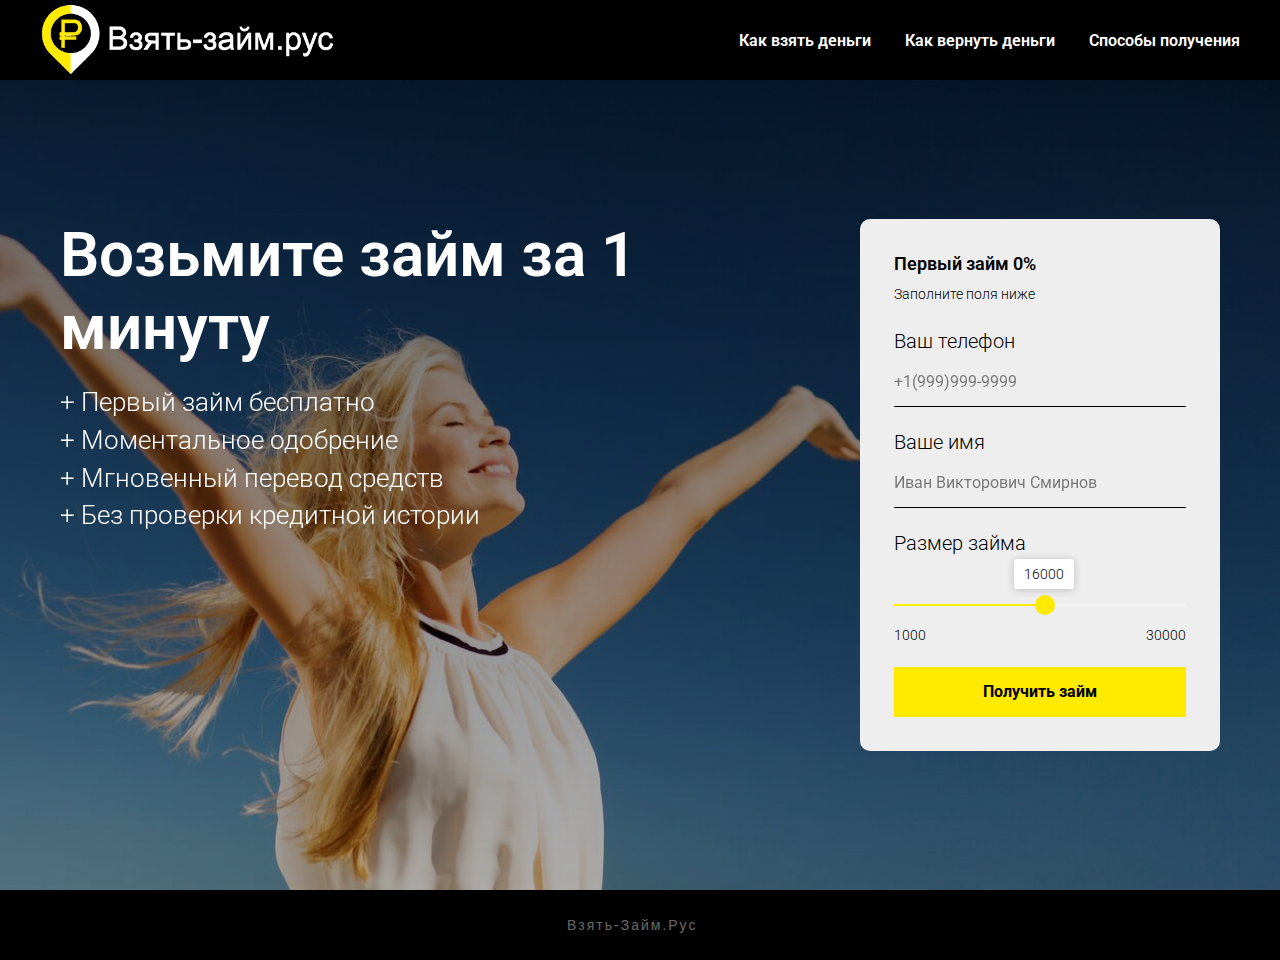
==== commit 990b7ddf: "All done." ====
--- a/index.html
+++ b/index.html
@@ -53,21 +53,23 @@
 
 </head>
 
-<body class="t-body" style="margin:0;">
+
+<body class="t-body" style="margin: 0px;">
     <!--allrecords-->
     <div id="allrecords" class="t-records" data-hook="blocks-collection-content-node" data-tilda-project-id="3492956"
-        data-tilda-page-id="16372132" data-tilda-formskey="649b2b04616008835f4528998fcde3ef">
-        <div id="rec267023998" class="r t-rec t-screenmin-980px" style=" " data-animationappear="off"
+        data-tilda-page-id="16374300" data-tilda-page-alias="perenapravleniye"
+        data-tilda-formskey="649b2b04616008835f4528998fcde3ef">
+        <div id="rec267056290" class="r t-rec t-screenmin-980px" style=" " data-animationappear="off"
             data-record-type="456" data-screen-min="980px">
             <!-- T456 -->
-            <div id="nav267023998marker"></div>
-            <div id="nav267023998" class="t456 t456__positionstatic " style="background-color: rgba(0,0,0,1); "
-                data-bgcolor-hex="#000000" data-bgcolor-rgba="rgba(0,0,0,1)" data-navmarker="nav267023998marker"
+            <div id="nav267056290marker"></div>
+            <div id="nav267056290" class="t456 t456__positionstatic " style="background-color: rgba(0,0,0,1); "
+                data-bgcolor-hex="#000000" data-bgcolor-rgba="rgba(0,0,0,1)" data-navmarker="nav267056290marker"
                 data-appearoffset="" data-bgopacity-two="100" data-menushadow="" data-bgopacity="1"
                 data-bgcolor-rgba-afterscroll="rgba(0,0,0,1)" data-menu-items-align="right" data-menu="yes">
                 <div class="t456__maincontainer " style="">
                     <div class="t456__leftwrapper" style="">
-                        <div style="display: block;"> <a href="https://google.com" style="color:#ffffff;"> <img
+                        <div style="display: block;"> <a href="index.html" style="color:#ffffff;"> <img
                                     src="img/photo.png"
                                     class="t456__imglogo t456__imglogomobile" imgfield="img"
                                     style="max-width: 300px; width: 300px;" alt="Взять-займ.рус"> </a> </div>
@@ -154,9 +156,9 @@
                     <div class="t280__menu__bg" style="background-color:#000000; opacity:1;"></div>
                     <div class="t280__menu__container">
                         <div class="t280__menu t-width t-width_6"> <a
-                                class="t280__menu__item t-title t-title_xl t-menu__link-item"
-                                href="kak-poluchit-dengi.html" data-menu-submenu-hook=""
-                                style="color:#ffffff;font-weight:600;">Как взять деньги</a> <a
+                            class="t280__menu__item t-title t-title_xl t-menu__link-item"
+                            href="kak-poluchit-dengi.html" data-menu-submenu-hook=""
+                            style="color:#ffffff;font-weight:600;">Как взять деньги</a> <a
                                 class="t280__menu__item t-title t-title_xl t-menu__link-item"
                                 href="kak-vernut-dengi.html" data-menu-submenu-hook=""
                                 style="color:#ffffff;font-weight:600;">Как вернуть деньги</a> <a
@@ -573,7 +575,7 @@
                 </script>
         </div>
     </div>
-    <div class="t-tildalabel " id="tildacopy" data-tilda-sign="3492956#16372132" style="display: block !important; visibility: visible !important; position: relative !important; width: 100% !important; pointer-events: all !important; opacity: 1 !important"><a href="http://mvlikhachev.ru" class="t-tildalabel__link"><div class="t-tildalabel__wrapper"><div class="t-tildalabel__wrapimg"></div><div class="t-tildalabel__txtright">Xyu</div></div></a></div>
+    <div class="t-tildalabel " id="tildacopy" data-tilda-sign="3492956#16372132" style="display: block !important; visibility: visible !important; position: relative !important; width: 100% !important; pointer-events: all !important; opacity: 1 !important"><a href="index.html" class="t-tildalabel__link"><div class="t-tildalabel__wrapper"><div class="t-tildalabel__wrapimg"></div><div class="t-tildalabel__txtright">Взять-Займ.Рус</div></div></a></div>
     <script
         type="text/javascript">if (!window.mainTracker) { window.mainTracker = 'tilda'; } (function (d, w, k, o, g) { var n = d.getElementsByTagName(o)[0], s = d.createElement(o), f = function () { n.parentNode.insertBefore(s, n); }; s.type = "text/javascript"; s.async = true; s.key = k; s.id = "tildastatscript"; s.src = g; if (w.opera == "[object Opera]") { d.addEventListener("DOMContentLoaded", f, false); } else { f(); } })(document, window, '9d03eb5ebf0689c94594af09101822c3', 'script', '/js/mainTracker.js');
     </script>
--- a/css/style.css
+++ b/css/style.css
@@ -39,4 +39,4 @@
     #rec267046665 .t-menusub__menu .t-menusub__link-item.t-active {
         color: #ffffff !important;
     }
-}+}
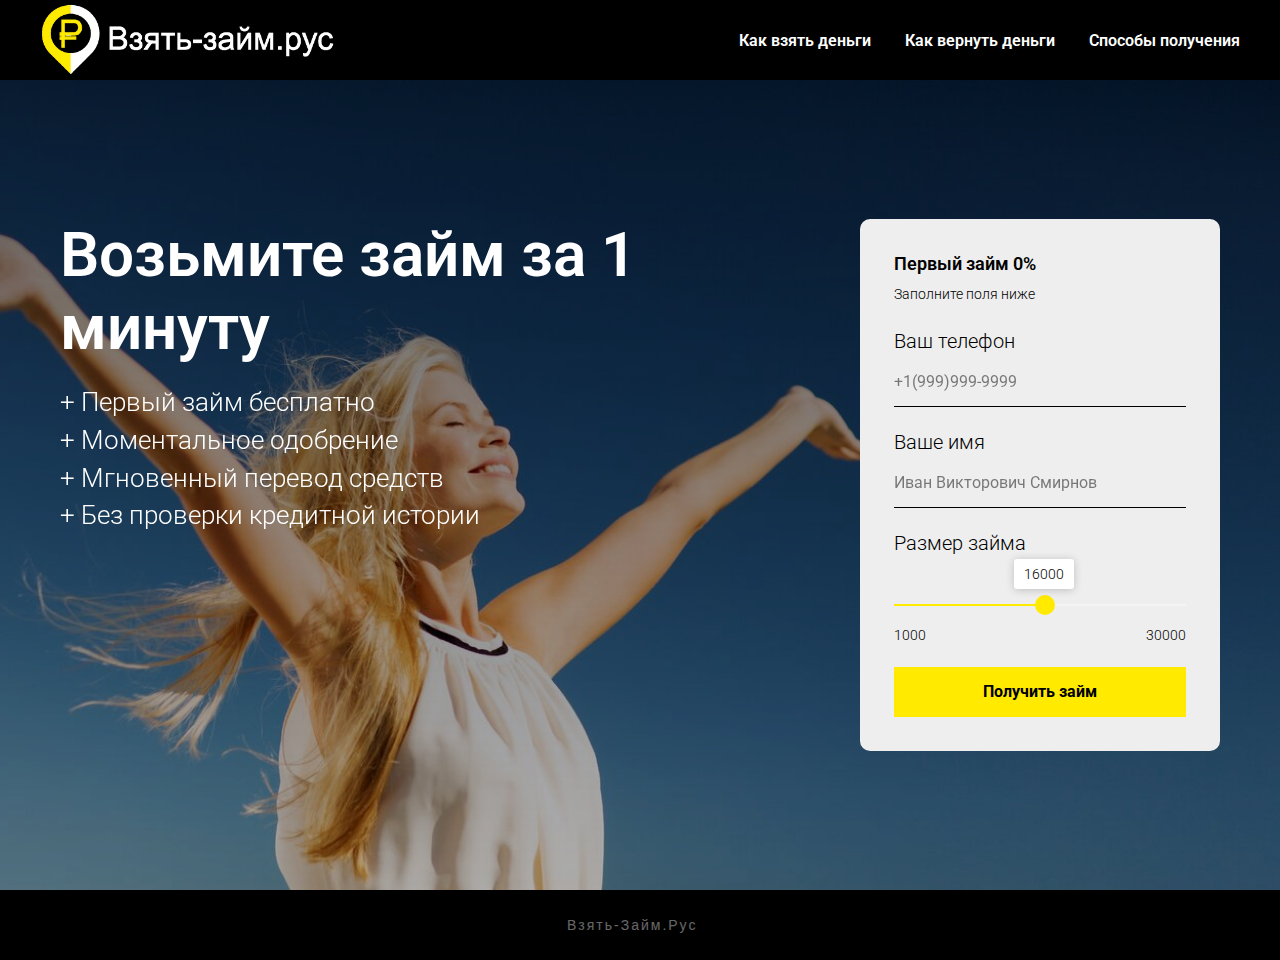
==== commit a13f439b: "Bug fix" ====
--- a/index.html
+++ b/index.html
@@ -6,22 +6,18 @@
     <meta http-equiv="Content-Type" content="text/html; charset=utf-8" />
     <meta name="viewport" content="width=device-width, initial-scale=1.0" />
     <!--metatextblock-->
-    <title>Blank page</title>
+    <title>Взять займи без процентов | Взять-Займ.рус</title>
+    <meta name="description" content="Взять займ без процентов онлайн одобрение всем Взять-Займ.рус">
     <meta property="og:url" content="127.0.0.1:5500" />
-    <meta property="og:title" content="Blank page" />
-    <meta property="og:description" content="" />
+    <meta property="og:title" content="Взять займи без процентов | Взять-Займ.рус" />
+    <meta property="og:description" content="Взять займ без процентов онлайн одобрение всем Взять-Займ.рус" />
     <meta property="og:type" content="website" />
     <meta property="og:image"
         content="img/photo.png" />
     <link rel="canonical" href="index.html">
 
-    <!-- /metatextblock
-    <meta property="fb:app_id" content="257953674358265" />
-    <meta name="format-detection" content="telephone=no" />
-    <meta http-equiv="x-dns-prefetch-control" content="on">
-    <link rel="dns-prefetch" href="https://tilda.ws">
-    <link rel="dns-prefetch" href="https://static.tildacdn.com">
-    <link rel="shortcut icon" href="https://static.tildacdn.com/img/tildafavicon.ico" type="image/x-icon" /> -->
+    <link rel="icon" type="image/png" href="/img/favicon.png">
+
 
     <!-- CSS -->
 
@@ -52,8 +48,6 @@
     </script>
 
 </head>
-
-
 <body class="t-body" style="margin: 0px;">
     <!--allrecords-->
     <div id="allrecords" class="t-records" data-hook="blocks-collection-content-node" data-tilda-project-id="3492956"
@@ -67,14 +61,14 @@
                 data-bgcolor-hex="#000000" data-bgcolor-rgba="rgba(0,0,0,1)" data-navmarker="nav267056290marker"
                 data-appearoffset="" data-bgopacity-two="100" data-menushadow="" data-bgopacity="1"
                 data-bgcolor-rgba-afterscroll="rgba(0,0,0,1)" data-menu-items-align="right" data-menu="yes">
-                <div class="t456__maincontainer " style="">
-                    <div class="t456__leftwrapper" style="">
+                <div class="t456__maincontainer " >
+                    <div class="t456__leftwrapper" >
                         <div style="display: block;"> <a href="index.html" style="color:#ffffff;"> <img
                                     src="img/photo.png"
                                     class="t456__imglogo t456__imglogomobile" imgfield="img"
                                     style="max-width: 300px; width: 300px;" alt="Взять-займ.рус"> </a> </div>
                     </div>
-                    <div class="t456__rightwrapper t456__menualign_right" style="">
+                    <div class="t456__rightwrapper t456__menualign_right" >
                         <ul class="t456__list">
                             <li class="t456__list_item"><a class="t-menu__link-item" href="kak-poluchit-dengi.html"
                                     data-menu-submenu-hook="" style="color:#ffffff;font-weight:600;"
@@ -133,7 +127,7 @@
             <!-- T280 -->
             <div id="nav267046665marker"></div>
             <div id="nav267046665" class="t280 " data-menu="yes" data-appearoffset="">
-                <div class="t280__container t280__big t280__positionstatic" style="">
+                <div class="t280__container t280__big t280__positionstatic" >
                     <div class="t280__container__bg" style="background-color: rgba(0,0,0,1); "
                         data-bgcolor-hex="#000000" data-bgcolor-rgba="rgba(0,0,0,1)" data-navmarker="nav267046665marker"
                         data-appearoffset="" data-bgopacity="1" data-bgcolor-rgba-afterscroll="rgba(0,0,0,1)"
@@ -208,7 +202,7 @@
                                         <div style="font-size:62px;" data-customstyle="yes">Возьмите займ за 1
                                             минуту<br /></div>
                                     </h1>
-                                    <div class="t712__descr t-descr t-descr_xxl" style="" field="descr">+ Первый займ
+                                    <div class="t712__descr t-descr t-descr_xxl"  field="descr">+ Первый займ
                                         бесплатно<br />+ Моментальное одобрение<br />+ Мгновенный перевод средств<br />+
                                         Без проверки кредитной истории<br /></div>
                                 </div>
@@ -231,7 +225,7 @@
                                         <div class="t-form__inputsbox">
                                             <div class="t-input-group t-input-group_ph" data-input-lid="1609794134091">
                                                 <div class="t-input-title t-descr t-descr_md" data-redactor-toolbar="no"
-                                                    field="li_title__1609794134091" style="">Ваш телефон</div>
+                                                    field="li_title__1609794134091" >Ваш телефон</div>
                                                 <div class="t-input-block"> <input type="tel" name="phone"
                                                         data-phonemask-init="no" data-phonemask-id="267034912"
                                                         data-phonemask-lid="1609794134091"
@@ -401,7 +395,7 @@
                                         <div style="font-size:62px;" data-customstyle="yes">Возьмите займ за 1
                                             минуту<br /></div>
                                     </h1>
-                                    <div class="t712__descr t-descr t-descr_xxl" style="" field="descr">+ Первый займ
+                                    <div class="t712__descr t-descr t-descr_xxl"  field="descr">+ Первый займ
                                         бесплатно<br />+ Моментальное одобрение<br />+ Мгновенный перевод средств<br />+
                                         Без проверки кредитной истории<br /></div>
                                 </div>
@@ -424,7 +418,7 @@
                                         <div class="t-form__inputsbox">
                                             <div class="t-input-group t-input-group_ph" data-input-lid="1609794134091">
                                                 <div class="t-input-title t-descr t-descr_md" data-redactor-toolbar="no"
-                                                    field="li_title__1609794134091" style="">Ваш телефон</div>
+                                                    field="li_title__1609794134091" >Ваш телефон</div>
                                                 <div class="t-input-block"> <input type="tel" name="phone"
                                                         data-phonemask-init="no" data-phonemask-id="267049728"
                                                         data-phonemask-lid="1609794134091"
@@ -439,7 +433,7 @@
                                             </div>
                                             <div class="t-input-group t-input-group_nm" data-input-lid="1609794140436">
                                                 <div class="t-input-title t-descr t-descr_md" data-redactor-toolbar="no"
-                                                    field="li_title__1609794140436" style="">Ваше имя</div>
+                                                    field="li_title__1609794140436" >Ваше имя</div>
                                                 <div class="t-input-block"> <input type="text" name="name"
                                                         class="t-input js-tilda-rule t-input_bbonly" value=""
                                                         placeholder="Иван Викторович Смирнов" data-tilda-req="1"
@@ -449,7 +443,7 @@
                                             </div>
                                             <div class="t-input-group t-input-group_rg" data-input-lid="1609794144948">
                                                 <div class="t-input-title t-descr t-descr_md" data-redactor-toolbar="no"
-                                                    field="li_title__1609794144948" style="">Размер займа</div>
+                                                    field="li_title__1609794144948" >Размер займа</div>
                                                 <div class="t-input-block">
                                                     <div class="t-range__wrapper"> <input name="price"
                                                             class="t-range js-tilda-rule" type="range" min="1000"
